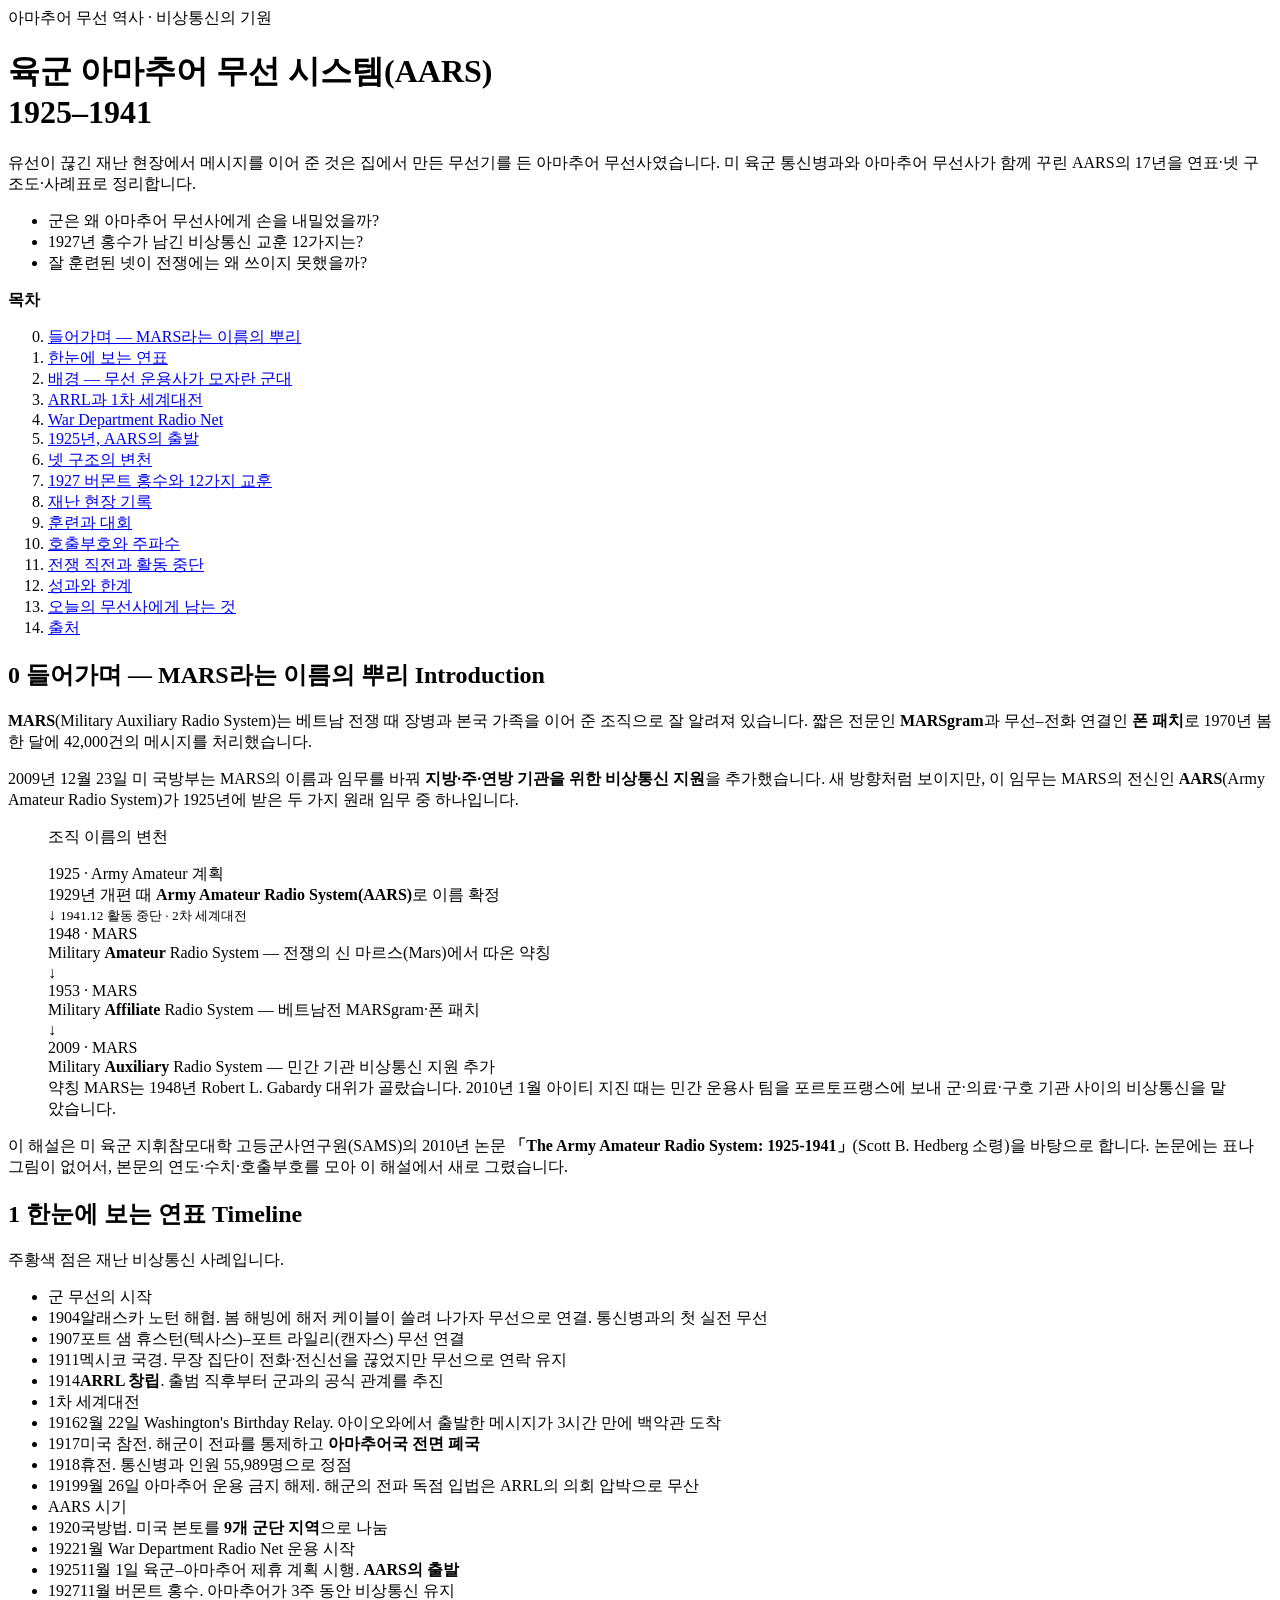
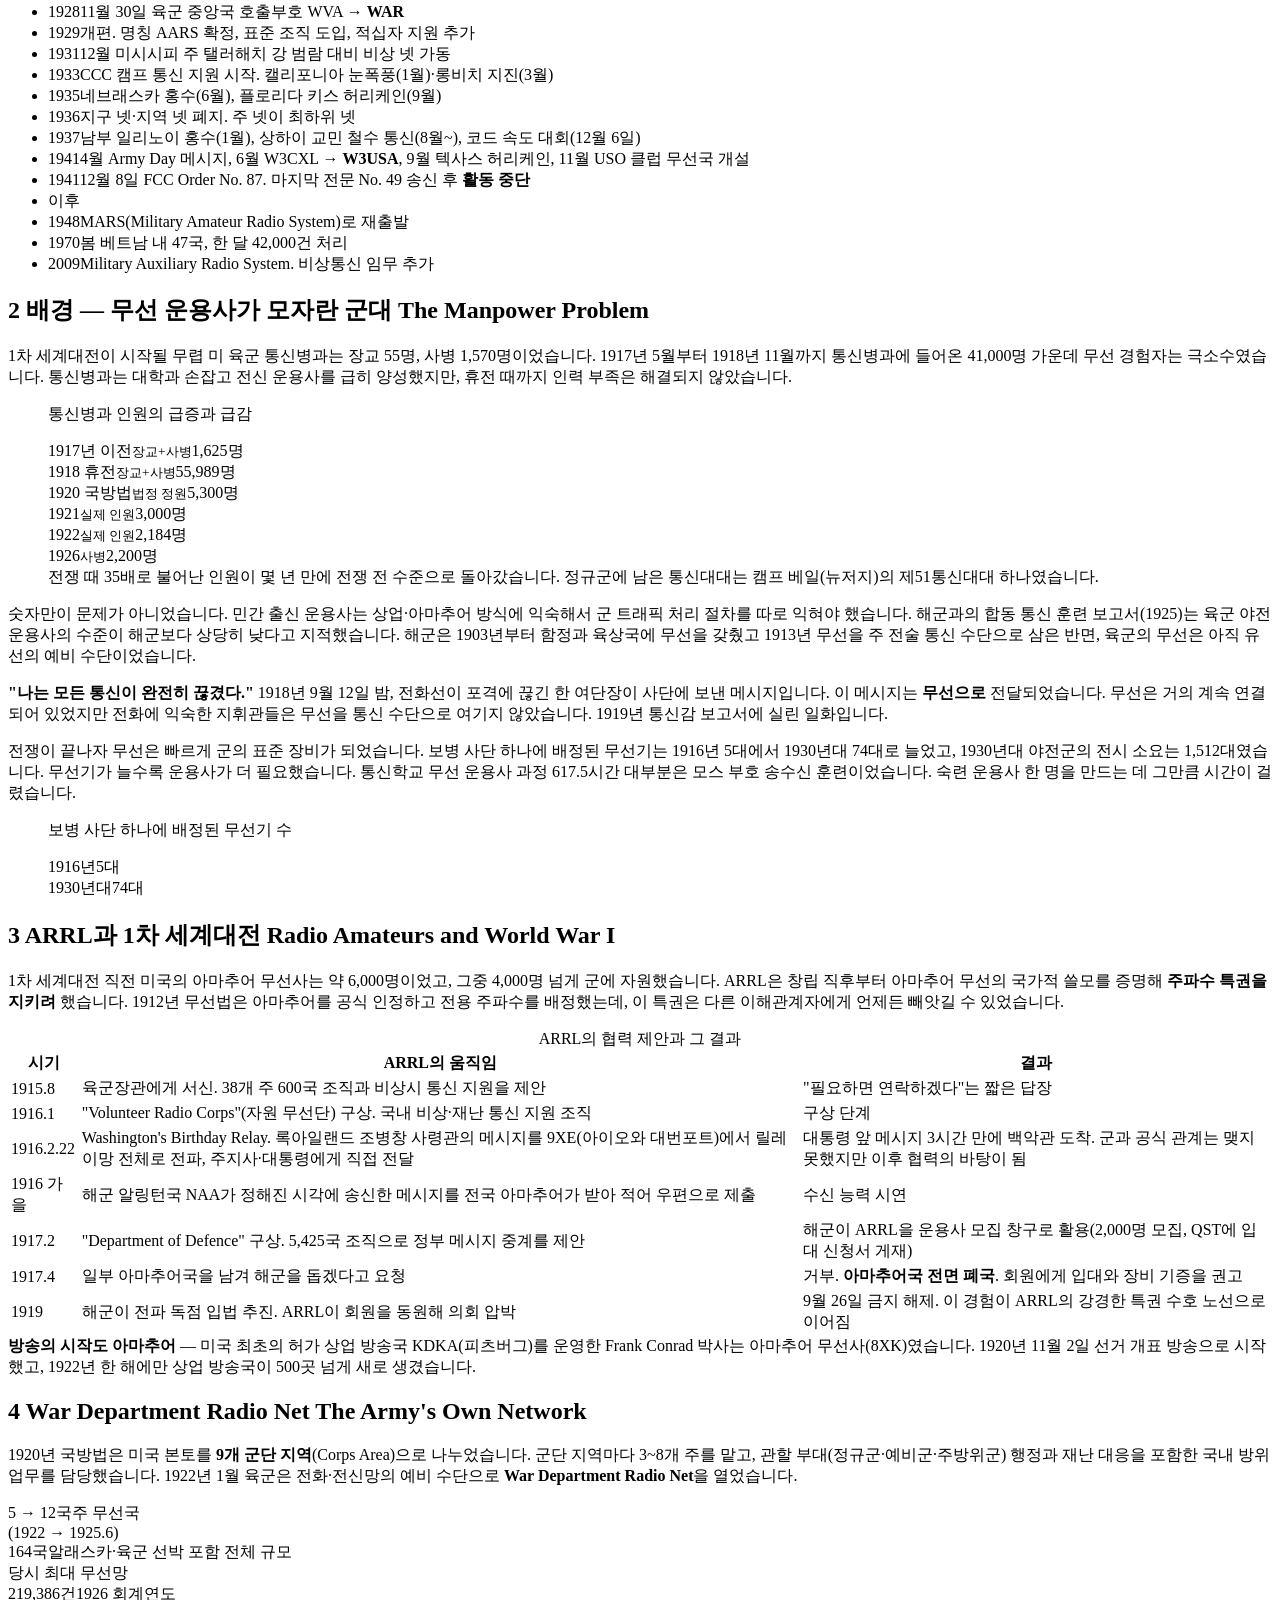
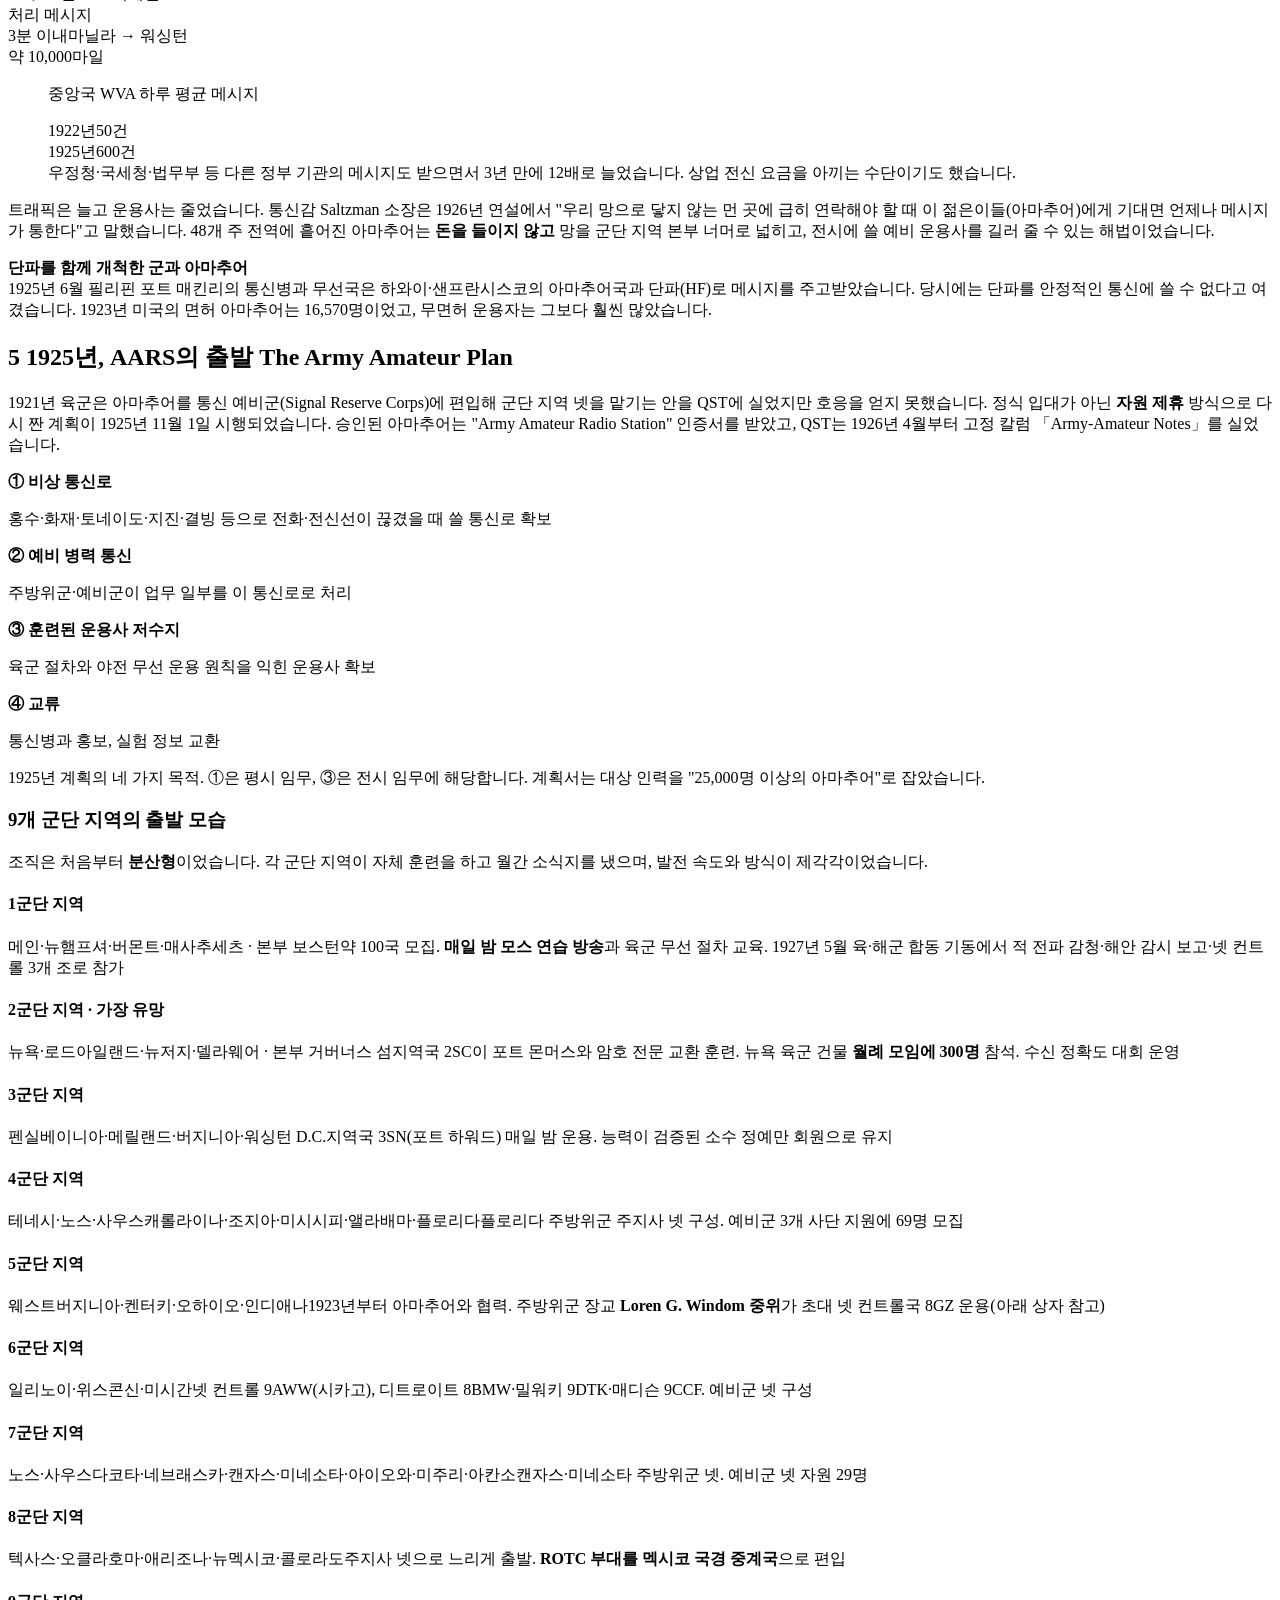
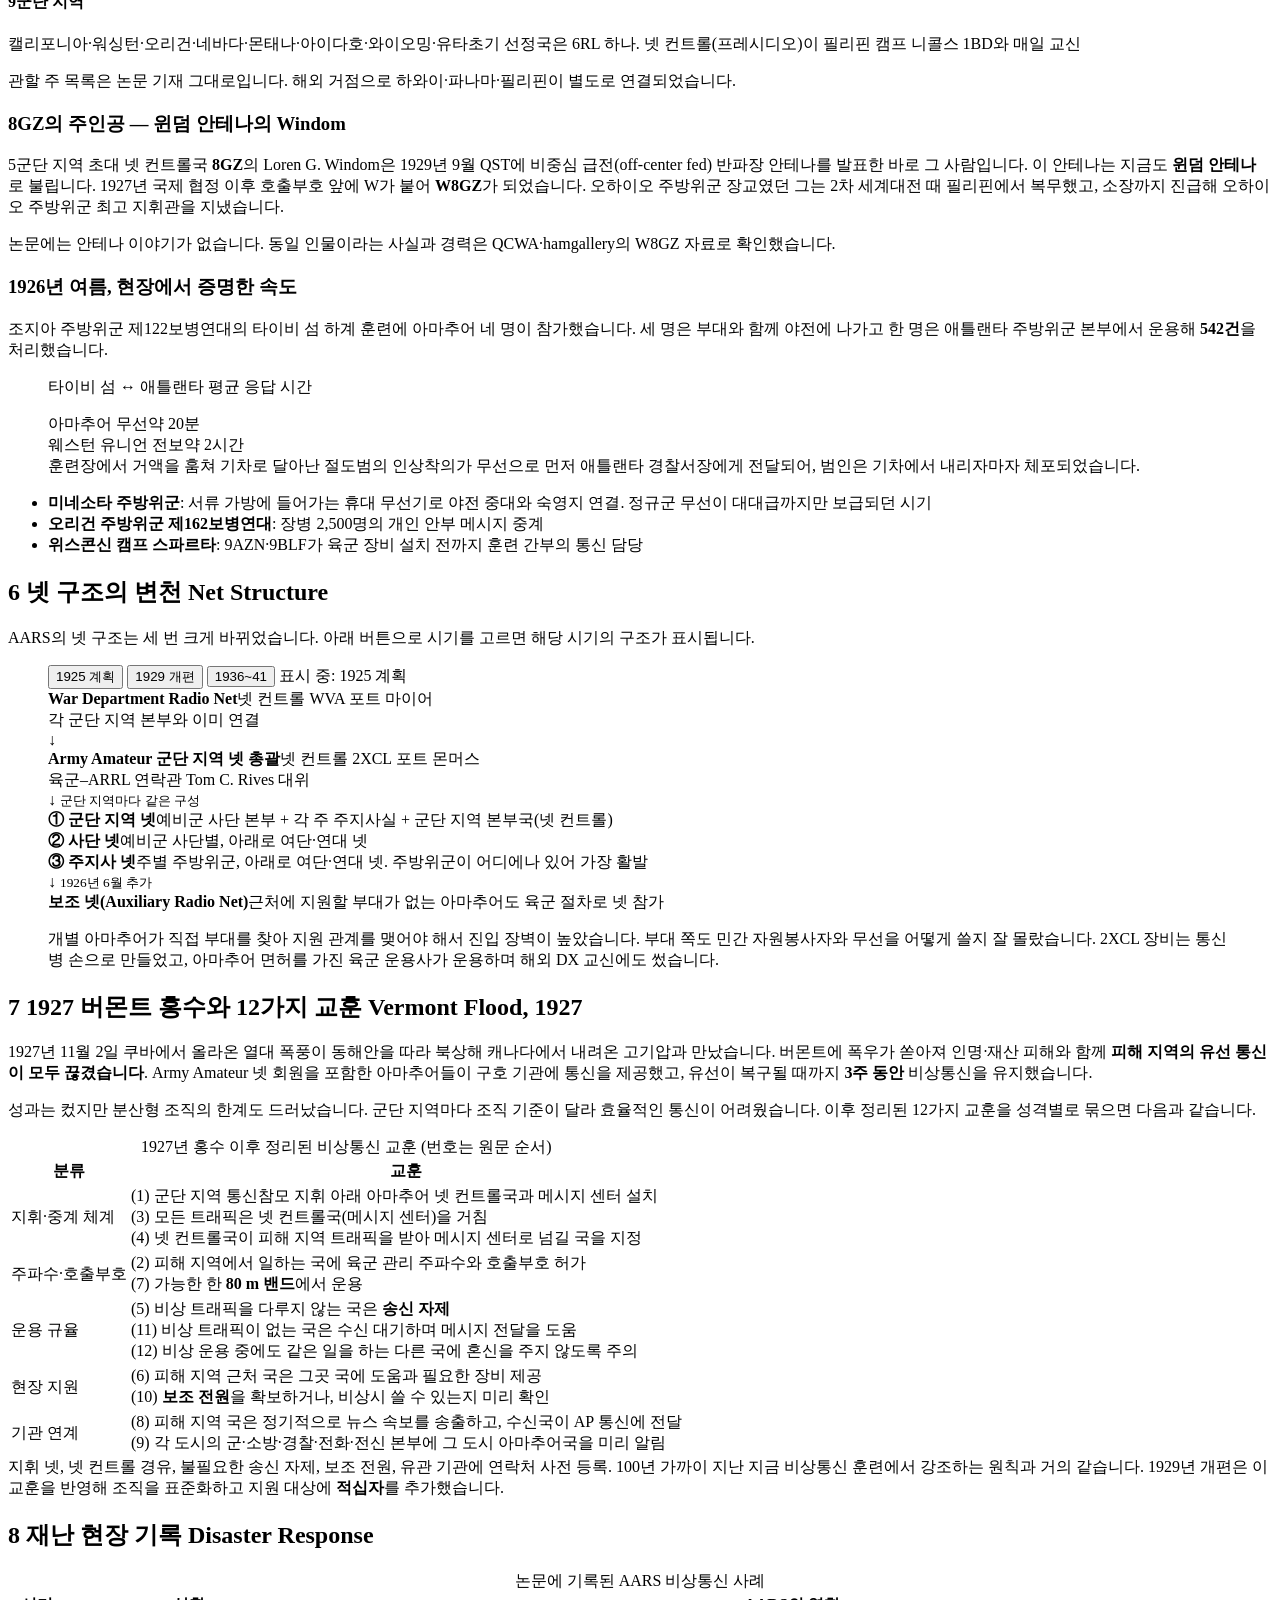
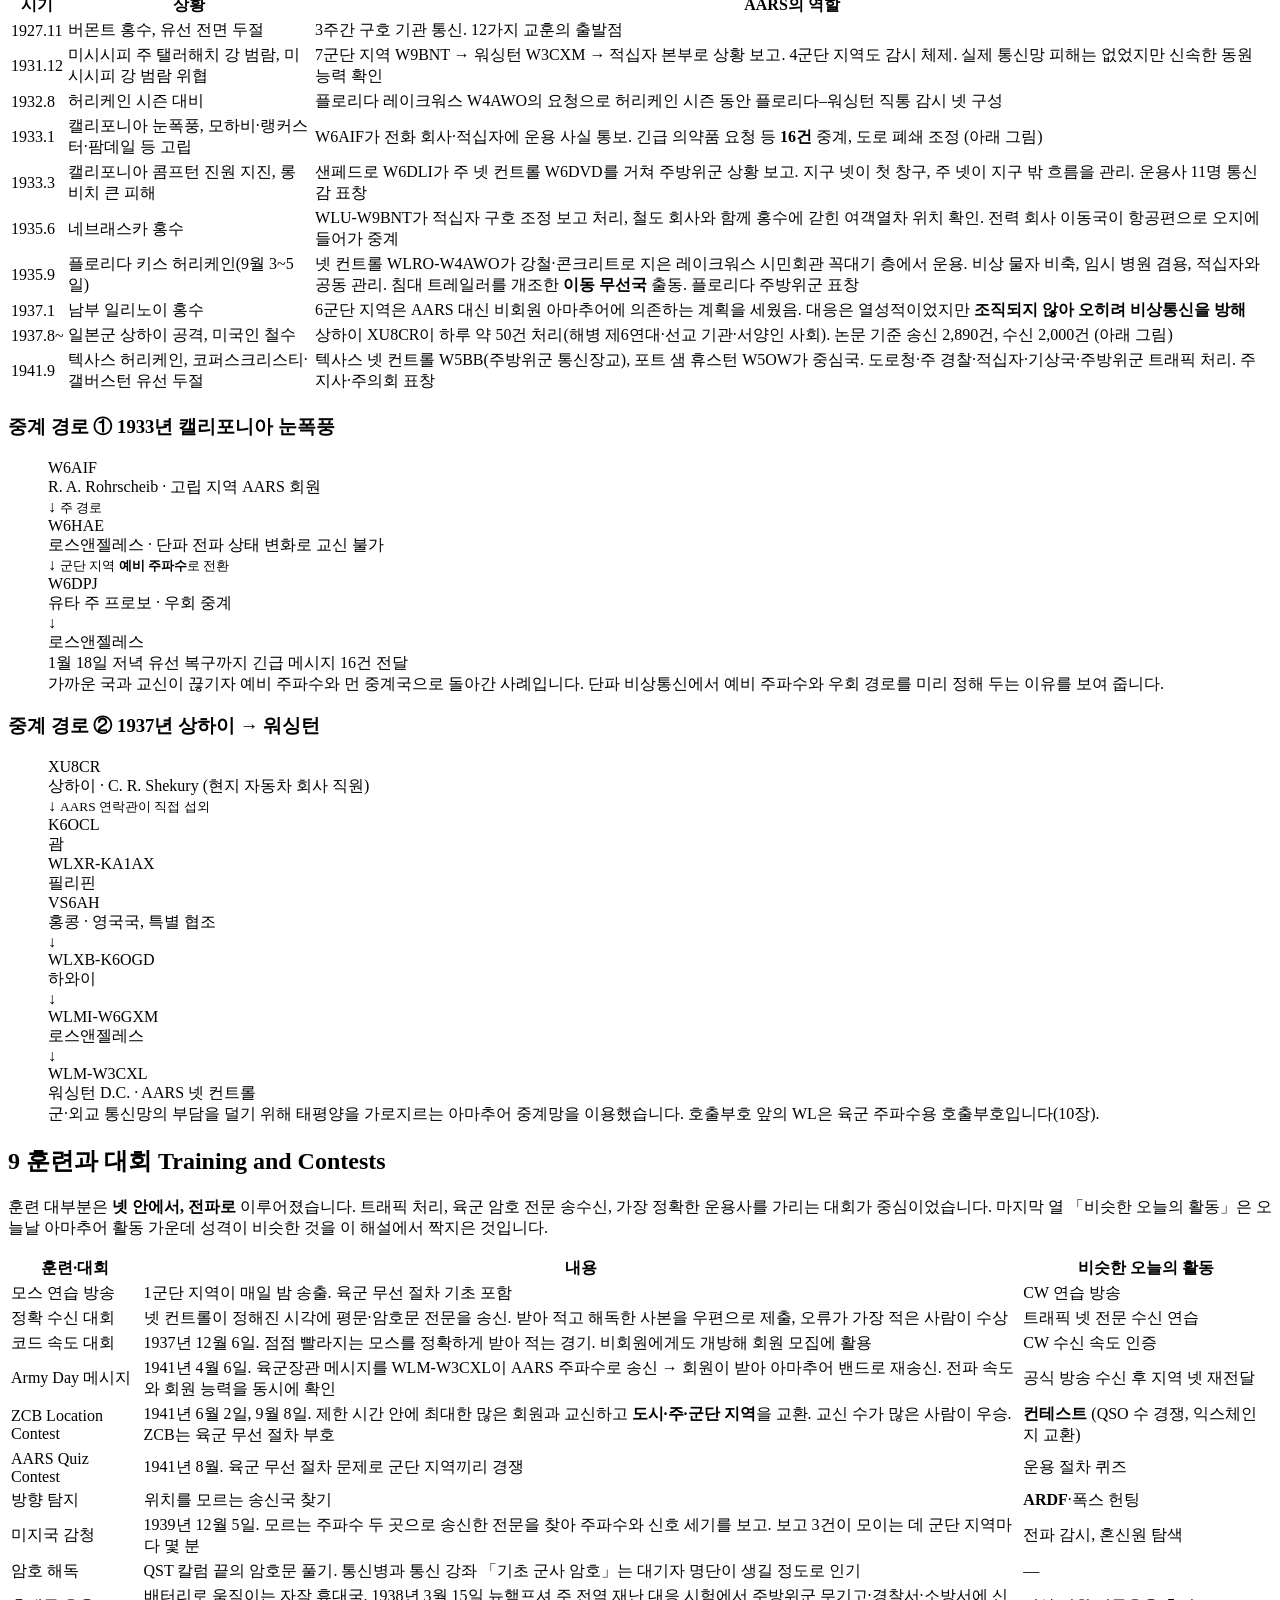
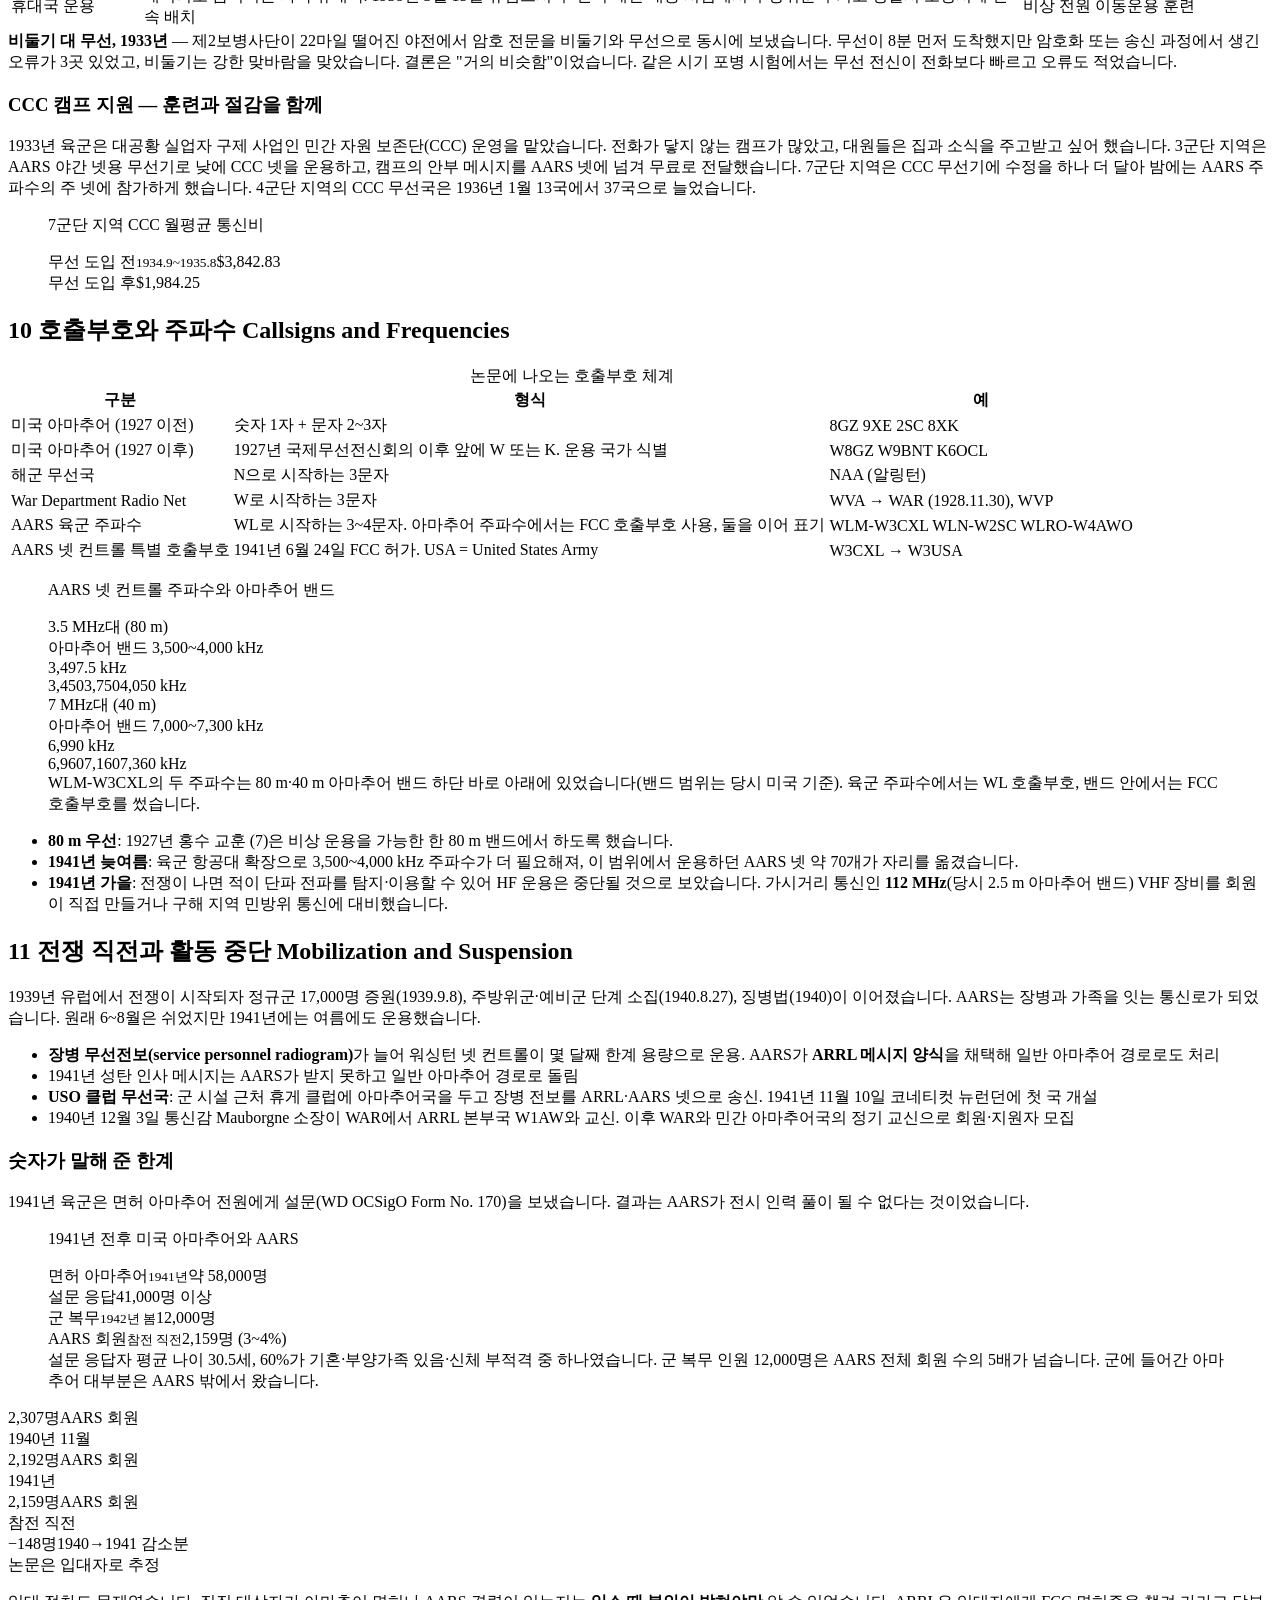
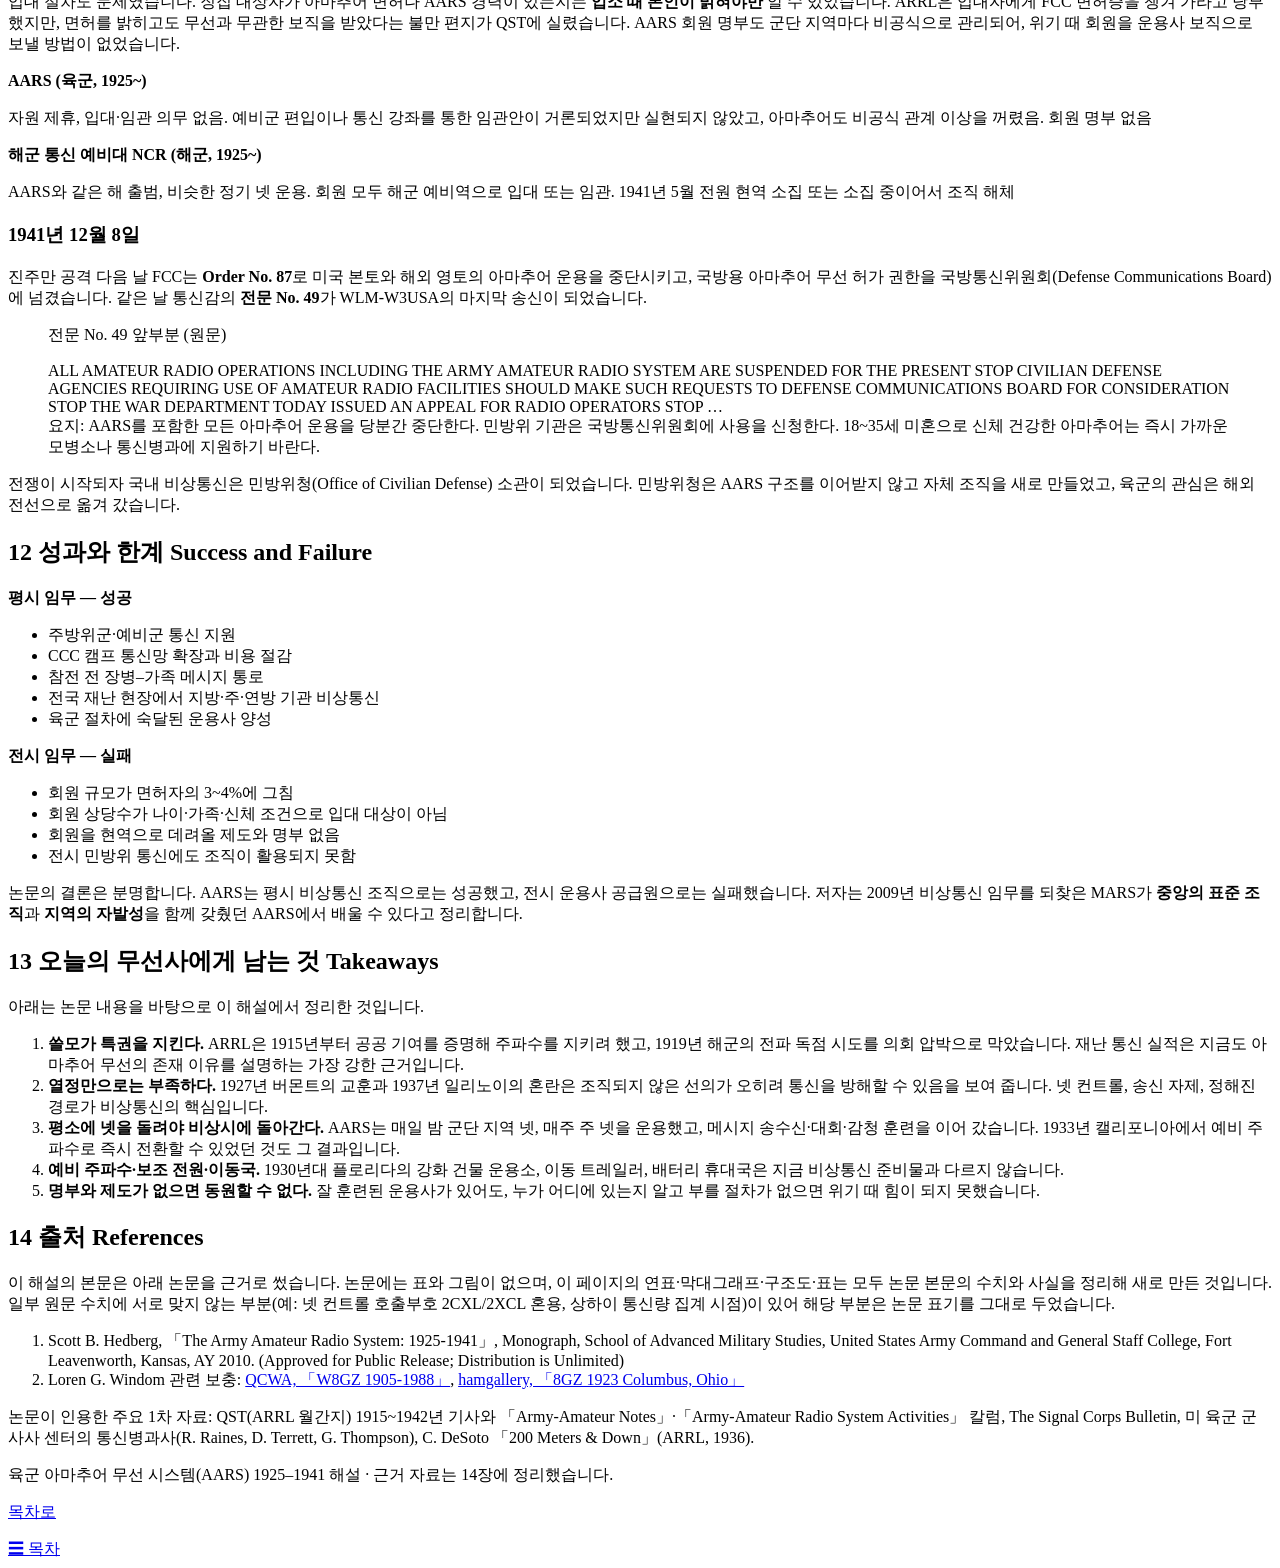
==== index.html @ 12ff89f9 "Add files via upload" ====
<!DOCTYPE html>
<html lang="ko">
<head>
<meta charset="utf-8">
<meta name="viewport" content="width=device-width, initial-scale=1">
<title>육군 아마추어 무선 시스템(AARS) 1925–1941 — MARS의 뿌리와 비상통신의 원형</title>
<meta name="description" content="1925~1941년 미 육군과 아마추어 무선사가 함께 운영한 AARS의 탄생·넷 구조·재난 비상통신·훈련·전시 중단 과정을 표와 그림으로 정리한 한국어 해설">
<link rel="stylesheet" href="style.css?v=1">
</head>
<body>

<div class="wrap">
<header class="hero">
  <div class="eyebrow">아마추어 무선 역사 · 비상통신의 기원</div>
  <h1>육군 아마추어 무선 시스템(AARS)<br>1925–1941</h1>
  <p class="lede">유선이 끊긴 재난 현장에서 메시지를 이어 준 것은 집에서 만든 무선기를 든 아마추어 무선사였습니다. 미 육군 통신병과와 아마추어 무선사가 함께 꾸린 AARS의 17년을 연표·넷 구조도·사례표로 정리합니다.</p>
  <ul class="qs">
    <li>군은 왜 아마추어 무선사에게 손을 내밀었을까?</li>
    <li>1927년 홍수가 남긴 비상통신 교훈 12가지는?</li>
    <li>잘 훈련된 넷이 전쟁에는 왜 쓰이지 못했을까?</li>
  </ul>
</header>

<nav class="toc" id="toc" aria-label="목차">
  <b>목차</b>
  <ol start="0">
    <li><a href="#s0">들어가며 — MARS라는 이름의 뿌리</a></li>
    <li><a href="#s1">한눈에 보는 연표</a></li>
    <li><a href="#s2">배경 — 무선 운용사가 모자란 군대</a></li>
    <li><a href="#s3">ARRL과 1차 세계대전</a></li>
    <li><a href="#s4">War Department Radio Net</a></li>
    <li><a href="#s5">1925년, AARS의 출발</a></li>
    <li><a href="#s6">넷 구조의 변천</a></li>
    <li><a href="#s7">1927 버몬트 홍수와 12가지 교훈</a></li>
    <li><a href="#s8">재난 현장 기록</a></li>
    <li><a href="#s9">훈련과 대회</a></li>
    <li><a href="#s10">호출부호와 주파수</a></li>
    <li><a href="#s11">전쟁 직전과 활동 중단</a></li>
    <li><a href="#s12">성과와 한계</a></li>
    <li><a href="#s13">오늘의 무선사에게 남는 것</a></li>
    <li><a href="#s14">출처</a></li>
  </ol>
</nav>

<main>

<!-- ===================================================== 0 -->
<section id="s0">
<h2><span class="no">0</span> 들어가며 — MARS라는 이름의 뿌리 <span class="en">Introduction</span></h2>

<p><b>MARS</b>(Military Auxiliary Radio System)는 베트남 전쟁 때 장병과 본국 가족을 이어 준 조직으로 잘 알려져 있습니다. 짧은 전문인 <b>MARSgram</b>과 무선–전화 연결인 <b>폰 패치</b>로 1970년 봄 한 달에 42,000건의 메시지를 처리했습니다.</p>
<p>2009년 12월 23일 미 국방부는 MARS의 이름과 임무를 바꿔 <b>지방·주·연방 기관을 위한 비상통신 지원</b>을 추가했습니다. 새 방향처럼 보이지만, 이 임무는 MARS의 전신인 <b>AARS</b>(Army Amateur Radio System)가 1925년에 받은 두 가지 원래 임무 중 하나입니다.</p>

<figure class="fig">
  <p class="fig-title">조직 이름의 변천</p>
  <div class="relay">
    <div class="hop src"><span class="cs">1925 · Army Amateur 계획</span><br>1929년 개편 때 <b>Army Amateur Radio System(AARS)</b>로 이름 확정</div>
    <div class="arrow">↓ <small>1941.12 활동 중단 · 2차 세계대전</small></div>
    <div class="hop"><span class="cs">1948 · MARS</span><br>Military <b>Amateur</b> Radio System — 전쟁의 신 마르스(Mars)에서 따온 약칭</div>
    <div class="arrow">↓</div>
    <div class="hop"><span class="cs">1953 · MARS</span><br>Military <b>Affiliate</b> Radio System — 베트남전 MARSgram·폰 패치</div>
    <div class="arrow">↓</div>
    <div class="hop dst"><span class="cs">2009 · MARS</span><br>Military <b>Auxiliary</b> Radio System — 민간 기관 비상통신 지원 추가</div>
  </div>
  <figcaption>약칭 MARS는 1948년 Robert L. Gabardy 대위가 골랐습니다. 2010년 1월 아이티 지진 때는 민간 운용사 팀을 포르토프랭스에 보내 군·의료·구호 기관 사이의 비상통신을 맡았습니다.</figcaption>
</figure>

<p>이 해설은 미 육군 지휘참모대학 고등군사연구원(SAMS)의 2010년 논문 <b>「The Army Amateur Radio System: 1925-1941」</b>(Scott B. Hedberg 소령)을 바탕으로 합니다. 논문에는 표나 그림이 없어서, 본문의 연도·수치·호출부호를 모아 이 해설에서 새로 그렸습니다.</p>
</section>

<!-- ===================================================== 1 -->
<section id="s1">
<h2><span class="no">1</span> 한눈에 보는 연표 <span class="en">Timeline</span></h2>
<p class="small">주황색 점은 재난 비상통신 사례입니다.</p>
<ul class="tline">
  <li class="era"><span></span><span class="d">군 무선의 시작</span></li>
  <li><span class="y">1904</span><span class="d">알래스카 노턴 해협. 봄 해빙에 해저 케이블이 쓸려 나가자 무선으로 연결. 통신병과의 첫 실전 무선</span></li>
  <li><span class="y">1907</span><span class="d">포트 샘 휴스턴(텍사스)–포트 라일리(캔자스) 무선 연결</span></li>
  <li><span class="y">1911</span><span class="d">멕시코 국경. 무장 집단이 전화·전신선을 끊었지만 무선으로 연락 유지</span></li>
  <li><span class="y">1914</span><span class="d"><b>ARRL 창립</b>. 출범 직후부터 군과의 공식 관계를 추진</span></li>
  <li class="era"><span></span><span class="d">1차 세계대전</span></li>
  <li><span class="y">1916</span><span class="d">2월 22일 Washington's Birthday Relay. 아이오와에서 출발한 메시지가 3시간 만에 백악관 도착</span></li>
  <li><span class="y">1917</span><span class="d">미국 참전. 해군이 전파를 통제하고 <b>아마추어국 전면 폐국</b></span></li>
  <li><span class="y">1918</span><span class="d">휴전. 통신병과 인원 55,989명으로 정점</span></li>
  <li><span class="y">1919</span><span class="d">9월 26일 아마추어 운용 금지 해제. 해군의 전파 독점 입법은 ARRL의 의회 압박으로 무산</span></li>
  <li class="era"><span></span><span class="d">AARS 시기</span></li>
  <li><span class="y">1920</span><span class="d">국방법. 미국 본토를 <b>9개 군단 지역</b>으로 나눔</span></li>
  <li><span class="y">1922</span><span class="d">1월 War Department Radio Net 운용 시작</span></li>
  <li><span class="y">1925</span><span class="d">11월 1일 육군–아마추어 제휴 계획 시행. <b>AARS의 출발</b></span></li>
  <li class="k"><span class="y">1927</span><span class="d">11월 버몬트 홍수. 아마추어가 3주 동안 비상통신 유지</span></li>
  <li><span class="y">1928</span><span class="d">11월 30일 육군 중앙국 호출부호 WVA → <b>WAR</b></span></li>
  <li><span class="y">1929</span><span class="d">개편. 명칭 AARS 확정, 표준 조직 도입, 적십자 지원 추가</span></li>
  <li class="k"><span class="y">1931</span><span class="d">12월 미시시피 주 탤러해치 강 범람 대비 비상 넷 가동</span></li>
  <li class="k"><span class="y">1933</span><span class="d">CCC 캠프 통신 지원 시작. 캘리포니아 눈폭풍(1월)·롱비치 지진(3월)</span></li>
  <li class="k"><span class="y">1935</span><span class="d">네브래스카 홍수(6월), 플로리다 키스 허리케인(9월)</span></li>
  <li><span class="y">1936</span><span class="d">지구 넷·지역 넷 폐지. 주 넷이 최하위 넷</span></li>
  <li class="k"><span class="y">1937</span><span class="d">남부 일리노이 홍수(1월), 상하이 교민 철수 통신(8월~), 코드 속도 대회(12월 6일)</span></li>
  <li class="k"><span class="y">1941</span><span class="d">4월 Army Day 메시지, 6월 W3CXL → <b>W3USA</b>, 9월 텍사스 허리케인, 11월 USO 클럽 무선국 개설</span></li>
  <li><span class="y">1941</span><span class="d">12월 8일 FCC Order No. 87. 마지막 전문 No. 49 송신 후 <b>활동 중단</b></span></li>
  <li class="era"><span></span><span class="d">이후</span></li>
  <li><span class="y">1948</span><span class="d">MARS(Military Amateur Radio System)로 재출발</span></li>
  <li><span class="y">1970</span><span class="d">봄 베트남 내 47국, 한 달 42,000건 처리</span></li>
  <li><span class="y">2009</span><span class="d">Military Auxiliary Radio System. 비상통신 임무 추가</span></li>
</ul>
</section>

<!-- ===================================================== 2 -->
<section id="s2">
<h2><span class="no">2</span> 배경 — 무선 운용사가 모자란 군대 <span class="en">The Manpower Problem</span></h2>

<p>1차 세계대전이 시작될 무렵 미 육군 통신병과는 장교 55명, 사병 1,570명이었습니다. 1917년 5월부터 1918년 11월까지 통신병과에 들어온 41,000명 가운데 무선 경험자는 극소수였습니다. 통신병과는 대학과 손잡고 전신 운용사를 급히 양성했지만, 휴전 때까지 인력 부족은 해결되지 않았습니다.</p>

<figure class="fig">
  <p class="fig-title">통신병과 인원의 급증과 급감</p>
  <div class="bars">
    <div class="bar"><span class="lab">1917년 이전<small>장교+사병</small></span><span class="track"><span class="fill gr" style="width:2.9%"></span><span class="val" style="left:2.9%">1,625명</span></span></div>
    <div class="bar"><span class="lab">1918 휴전<small>장교+사병</small></span><span class="track"><span class="fill r" style="width:100%"></span><span class="val in" style="right:0">55,989명</span></span></div>
    <div class="bar"><span class="lab">1920 국방법<small>법정 정원</small></span><span class="track"><span class="fill" style="width:9.5%"></span><span class="val" style="left:9.5%">5,300명</span></span></div>
    <div class="bar"><span class="lab">1921<small>실제 인원</small></span><span class="track"><span class="fill" style="width:5.4%"></span><span class="val" style="left:5.4%">3,000명</span></span></div>
    <div class="bar"><span class="lab">1922<small>실제 인원</small></span><span class="track"><span class="fill" style="width:3.9%"></span><span class="val" style="left:3.9%">2,184명</span></span></div>
    <div class="bar"><span class="lab">1926<small>사병</small></span><span class="track"><span class="fill" style="width:3.9%"></span><span class="val" style="left:3.9%">2,200명</span></span></div>
  </div>
  <figcaption>전쟁 때 35배로 불어난 인원이 몇 년 만에 전쟁 전 수준으로 돌아갔습니다. 정규군에 남은 통신대대는 캠프 베일(뉴저지)의 제51통신대대 하나였습니다.</figcaption>
</figure>

<p>숫자만이 문제가 아니었습니다. 민간 출신 운용사는 상업·아마추어 방식에 익숙해서 군 트래픽 처리 절차를 따로 익혀야 했습니다. 해군과의 합동 통신 훈련 보고서(1925)는 육군 야전 운용사의 수준이 해군보다 상당히 낮다고 지적했습니다. 해군은 1903년부터 함정과 육상국에 무선을 갖췄고 1913년 무선을 주 전술 통신 수단으로 삼은 반면, 육군의 무선은 아직 유선의 예비 수단이었습니다.</p>

<div class="myth">
  <b>"나는 모든 통신이 완전히 끊겼다."</b> 1918년 9월 12일 밤, 전화선이 포격에 끊긴 한 여단장이 사단에 보낸 메시지입니다. 이 메시지는 <b>무선으로</b> 전달되었습니다. 무선은 거의 계속 연결되어 있었지만 전화에 익숙한 지휘관들은 무선을 통신 수단으로 여기지 않았습니다. 1919년 통신감 보고서에 실린 일화입니다.
</div>

<p>전쟁이 끝나자 무선은 빠르게 군의 표준 장비가 되었습니다. 보병 사단 하나에 배정된 무선기는 1916년 5대에서 1930년대 74대로 늘었고, 1930년대 야전군의 전시 소요는 1,512대였습니다. 무선기가 늘수록 운용사가 더 필요했습니다. 통신학교 무선 운용사 과정 617.5시간 대부분은 모스 부호 송수신 훈련이었습니다. 숙련 운용사 한 명을 만드는 데 그만큼 시간이 걸렸습니다.</p>

<figure class="fig">
  <p class="fig-title">보병 사단 하나에 배정된 무선기 수</p>
  <div class="bars">
    <div class="bar"><span class="lab">1916년</span><span class="track"><span class="fill gr" style="width:6.8%"></span><span class="val" style="left:6.8%">5대</span></span></div>
    <div class="bar"><span class="lab">1930년대</span><span class="track"><span class="fill" style="width:100%"></span><span class="val in" style="right:0">74대</span></span></div>
  </div>
</figure>
</section>

<!-- ===================================================== 3 -->
<section id="s3">
<h2><span class="no">3</span> ARRL과 1차 세계대전 <span class="en">Radio Amateurs and World War I</span></h2>

<p>1차 세계대전 직전 미국의 아마추어 무선사는 약 6,000명이었고, 그중 4,000명 넘게 군에 자원했습니다. ARRL은 창립 직후부터 아마추어 무선의 국가적 쓸모를 증명해 <b>주파수 특권을 지키려</b> 했습니다. 1912년 무선법은 아마추어를 공식 인정하고 전용 주파수를 배정했는데, 이 특권은 다른 이해관계자에게 언제든 빼앗길 수 있었습니다.</p>

<div class="tbl"><table class="stack">
  <caption>ARRL의 협력 제안과 그 결과</caption>
  <thead><tr><th>시기</th><th>ARRL의 움직임</th><th>결과</th></tr></thead>
  <tbody>
    <tr><td class="n" data-l="시기">1915.8</td><td data-l="ARRL의 움직임">육군장관에게 서신. 38개 주 600국 조직과 비상시 통신 지원을 제안</td><td data-l="결과">"필요하면 연락하겠다"는 짧은 답장</td></tr>
    <tr><td class="n" data-l="시기">1916.1</td><td data-l="ARRL의 움직임">"Volunteer Radio Corps"(자원 무선단) 구상. 국내 비상·재난 통신 지원 조직</td><td data-l="결과">구상 단계</td></tr>
    <tr><td class="n" data-l="시기">1916.2.22</td><td data-l="ARRL의 움직임">Washington's Birthday Relay. 록아일랜드 조병창 사령관의 메시지를 9XE(아이오와 대번포트)에서 릴레이망 전체로 전파, 주지사·대통령에게 직접 전달</td><td data-l="결과">대통령 앞 메시지 3시간 만에 백악관 도착. 군과 공식 관계는 맺지 못했지만 이후 협력의 바탕이 됨</td></tr>
    <tr><td class="n" data-l="시기">1916 가을</td><td data-l="ARRL의 움직임">해군 알링턴국 NAA가 정해진 시각에 송신한 메시지를 전국 아마추어가 받아 적어 우편으로 제출</td><td data-l="결과">수신 능력 시연</td></tr>
    <tr><td class="n" data-l="시기">1917.2</td><td data-l="ARRL의 움직임">"Department of Defence" 구상. 5,425국 조직으로 정부 메시지 중계를 제안</td><td data-l="결과">해군이 ARRL을 운용사 모집 창구로 활용(2,000명 모집, QST에 입대 신청서 게재)</td></tr>
    <tr><td class="n" data-l="시기">1917.4</td><td data-l="ARRL의 움직임">일부 아마추어국을 남겨 해군을 돕겠다고 요청</td><td data-l="결과">거부. <b>아마추어국 전면 폐국</b>. 회원에게 입대와 장비 기증을 권고</td></tr>
    <tr><td class="n" data-l="시기">1919</td><td data-l="ARRL의 움직임">해군이 전파 독점 입법 추진. ARRL이 회원을 동원해 의회 압박</td><td data-l="결과">9월 26일 금지 해제. 이 경험이 ARRL의 강경한 특권 수호 노선으로 이어짐</td></tr>
  </tbody>
</table></div>

<div class="note">
  <b>방송의 시작도 아마추어</b> — 미국 최초의 허가 상업 방송국 KDKA(피츠버그)를 운영한 Frank Conrad 박사는 아마추어 무선사(8XK)였습니다. 1920년 11월 2일 선거 개표 방송으로 시작했고, 1922년 한 해에만 상업 방송국이 500곳 넘게 새로 생겼습니다.
</div>
</section>

<!-- ===================================================== 4 -->
<section id="s4">
<h2><span class="no">4</span> War Department Radio Net <span class="en">The Army's Own Network</span></h2>

<p>1920년 국방법은 미국 본토를 <b>9개 군단 지역</b>(Corps Area)으로 나누었습니다. 군단 지역마다 3~8개 주를 맡고, 관할 부대(정규군·예비군·주방위군) 행정과 재난 대응을 포함한 국내 방위 업무를 담당했습니다. 1922년 1월 육군은 전화·전신망의 예비 수단으로 <b>War Department Radio Net</b>을 열었습니다.</p>

<div class="stats">
  <div class="stat"><span class="v">5 → 12국</span><span class="k">주 무선국<br>(1922 → 1925.6)</span></div>
  <div class="stat"><span class="v">164국</span><span class="k">알래스카·육군 선박 포함 전체 규모<br>당시 최대 무선망</span></div>
  <div class="stat"><span class="v">219,386건</span><span class="k">1926 회계연도<br>처리 메시지</span></div>
  <div class="stat"><span class="v">3분 이내</span><span class="k">마닐라 → 워싱턴<br>약 10,000마일</span></div>
</div>

<figure class="fig">
  <p class="fig-title">중앙국 WVA 하루 평균 메시지</p>
  <div class="bars">
    <div class="bar"><span class="lab">1922년</span><span class="track"><span class="fill gr" style="width:8.3%"></span><span class="val" style="left:8.3%">50건</span></span></div>
    <div class="bar"><span class="lab">1925년</span><span class="track"><span class="fill" style="width:100%"></span><span class="val in" style="right:0">600건</span></span></div>
  </div>
  <figcaption>우정청·국세청·법무부 등 다른 정부 기관의 메시지도 받으면서 3년 만에 12배로 늘었습니다. 상업 전신 요금을 아끼는 수단이기도 했습니다.</figcaption>
</figure>

<p>트래픽은 늘고 운용사는 줄었습니다. 통신감 Saltzman 소장은 1926년 연설에서 "우리 망으로 닿지 않는 먼 곳에 급히 연락해야 할 때 이 젊은이들(아마추어)에게 기대면 언제나 메시지가 통한다"고 말했습니다. 48개 주 전역에 흩어진 아마추어는 <b>돈을 들이지 않고</b> 망을 군단 지역 본부 너머로 넓히고, 전시에 쓸 예비 운용사를 길러 줄 수 있는 해법이었습니다.</p>

<div class="side">
  <b>단파를 함께 개척한 군과 아마추어</b><br>
  1925년 6월 필리핀 포트 매킨리의 통신병과 무선국은 하와이·샌프란시스코의 아마추어국과 단파(HF)로 메시지를 주고받았습니다. 당시에는 단파를 안정적인 통신에 쓸 수 없다고 여겼습니다. 1923년 미국의 면허 아마추어는 16,570명이었고, 무면허 운용자는 그보다 훨씬 많았습니다.
</div>
</section>

<!-- ===================================================== 5 -->
<section id="s5">
<h2><span class="no">5</span> 1925년, AARS의 출발 <span class="en">The Army Amateur Plan</span></h2>

<p>1921년 육군은 아마추어를 통신 예비군(Signal Reserve Corps)에 편입해 군단 지역 넷을 맡기는 안을 QST에 실었지만 호응을 얻지 못했습니다. 정식 입대가 아닌 <b>자원 제휴</b> 방식으로 다시 짠 계획이 1925년 11월 1일 시행되었습니다. 승인된 아마추어는 "Army Amateur Radio Station" 인증서를 받았고, QST는 1926년 4월부터 고정 칼럼 「Army-Amateur Notes」를 실었습니다.</p>

<div class="sum">
  <div><p><b class="h">① 비상 통신로</b></p><p>홍수·화재·토네이도·지진·결빙 등으로 전화·전신선이 끊겼을 때 쓸 통신로 확보</p></div>
  <div><p><b class="h">② 예비 병력 통신</b></p><p>주방위군·예비군이 업무 일부를 이 통신로로 처리</p></div>
  <div><p><b class="h">③ 훈련된 운용사 저수지</b></p><p>육군 절차와 야전 무선 운용 원칙을 익힌 운용사 확보</p></div>
  <div><p><b class="h">④ 교류</b></p><p>통신병과 홍보, 실험 정보 교환</p></div>
</div>
<p class="small">1925년 계획의 네 가지 목적. ①은 평시 임무, ③은 전시 임무에 해당합니다. 계획서는 대상 인력을 "25,000명 이상의 아마추어"로 잡았습니다.</p>

<h3>9개 군단 지역의 출발 모습</h3>
<p>조직은 처음부터 <b>분산형</b>이었습니다. 각 군단 지역이 자체 훈련을 하고 월간 소식지를 냈으며, 발전 속도와 방식이 제각각이었습니다.</p>

<div class="areas">
  <div class="area"><h4>1군단 지역</h4><span class="st">메인·뉴햄프셔·버몬트·매사추세츠 · 본부 보스턴</span>약 100국 모집. <b>매일 밤 모스 연습 방송</b>과 육군 무선 절차 교육. 1927년 5월 육·해군 합동 기동에서 적 전파 감청·해안 감시 보고·넷 컨트롤 3개 조로 참가</div>
  <div class="area hi"><h4>2군단 지역 · 가장 유망</h4><span class="st">뉴욕·로드아일랜드·뉴저지·델라웨어 · 본부 거버너스 섬</span>지역국 <span class="cs">2SC</span>이 포트 몬머스와 암호 전문 교환 훈련. 뉴욕 육군 건물 <b>월례 모임에 300명</b> 참석. 수신 정확도 대회 운영</div>
  <div class="area"><h4>3군단 지역</h4><span class="st">펜실베이니아·메릴랜드·버지니아·워싱턴 D.C.</span>지역국 <span class="cs">3SN</span>(포트 하워드) 매일 밤 운용. 능력이 검증된 소수 정예만 회원으로 유지</div>
  <div class="area"><h4>4군단 지역</h4><span class="st">테네시·노스·사우스캐롤라이나·조지아·미시시피·앨라배마·플로리다</span>플로리다 주방위군 주지사 넷 구성. 예비군 3개 사단 지원에 69명 모집</div>
  <div class="area hi"><h4>5군단 지역</h4><span class="st">웨스트버지니아·켄터키·오하이오·인디애나</span>1923년부터 아마추어와 협력. 주방위군 장교 <b>Loren G. Windom 중위</b>가 초대 넷 컨트롤국 <span class="cs">8GZ</span> 운용(아래 상자 참고)</div>
  <div class="area"><h4>6군단 지역</h4><span class="st">일리노이·위스콘신·미시간</span>넷 컨트롤 <span class="cs">9AWW</span>(시카고), 디트로이트 <span class="cs">8BMW</span>·밀워키 <span class="cs">9DTK</span>·매디슨 <span class="cs">9CCF</span>. 예비군 넷 구성</div>
  <div class="area"><h4>7군단 지역</h4><span class="st">노스·사우스다코타·네브래스카·캔자스·미네소타·아이오와·미주리·아칸소</span>캔자스·미네소타 주방위군 넷. 예비군 넷 자원 29명</div>
  <div class="area"><h4>8군단 지역</h4><span class="st">텍사스·오클라호마·애리조나·뉴멕시코·콜로라도</span>주지사 넷으로 느리게 출발. <b>ROTC 부대를 멕시코 국경 중계국</b>으로 편입</div>
  <div class="area"><h4>9군단 지역</h4><span class="st">캘리포니아·워싱턴·오리건·네바다·몬태나·아이다호·와이오밍·유타</span>초기 선정국은 <span class="cs">6RL</span> 하나. 넷 컨트롤(프레시디오)이 필리핀 캠프 니콜스 <span class="cs">1BD</span>와 매일 교신</div>
</div>
<p class="small">관할 주 목록은 논문 기재 그대로입니다. 해외 거점으로 하와이·파나마·필리핀이 별도로 연결되었습니다.</p>

<div class="side">
  <h3>8GZ의 주인공 — 윈덤 안테나의 Windom</h3>
  <p>5군단 지역 초대 넷 컨트롤국 <b>8GZ</b>의 Loren G. Windom은 1929년 9월 QST에 비중심 급전(off-center fed) 반파장 안테나를 발표한 바로 그 사람입니다. 이 안테나는 지금도 <b>윈덤 안테나</b>로 불립니다. 1927년 국제 협정 이후 호출부호 앞에 W가 붙어 <b>W8GZ</b>가 되었습니다. 오하이오 주방위군 장교였던 그는 2차 세계대전 때 필리핀에서 복무했고, 소장까지 진급해 오하이오 주방위군 최고 지휘관을 지냈습니다.</p>
  <p class="small">논문에는 안테나 이야기가 없습니다. 동일 인물이라는 사실과 경력은 QCWA·hamgallery의 W8GZ 자료로 확인했습니다.</p>
</div>

<h3>1926년 여름, 현장에서 증명한 속도</h3>
<p>조지아 주방위군 제122보병연대의 타이비 섬 하계 훈련에 아마추어 네 명이 참가했습니다. 세 명은 부대와 함께 야전에 나가고 한 명은 애틀랜타 주방위군 본부에서 운용해 <b>542건</b>을 처리했습니다.</p>
<figure class="fig">
  <p class="fig-title">타이비 섬 ↔ 애틀랜타 평균 응답 시간</p>
  <div class="bars">
    <div class="bar"><span class="lab">아마추어 무선</span><span class="track"><span class="fill g" style="width:16.7%"></span><span class="val" style="left:16.7%">약 20분</span></span></div>
    <div class="bar"><span class="lab">웨스턴 유니언 전보</span><span class="track"><span class="fill gr" style="width:100%"></span><span class="val in" style="right:0">약 2시간</span></span></div>
  </div>
  <figcaption>훈련장에서 거액을 훔쳐 기차로 달아난 절도범의 인상착의가 무선으로 먼저 애틀랜타 경찰서장에게 전달되어, 범인은 기차에서 내리자마자 체포되었습니다.</figcaption>
</figure>
<ul>
  <li><b>미네소타 주방위군</b>: 서류 가방에 들어가는 휴대 무선기로 야전 중대와 숙영지 연결. 정규군 무선이 대대급까지만 보급되던 시기</li>
  <li><b>오리건 주방위군 제162보병연대</b>: 장병 2,500명의 개인 안부 메시지 중계</li>
  <li><b>위스콘신 캠프 스파르타</b>: 9AZN·9BLF가 육군 장비 설치 전까지 훈련 간부의 통신 담당</li>
</ul>
</section>

<!-- ===================================================== 6 -->
<section id="s6">
<h2><span class="no">6</span> 넷 구조의 변천 <span class="en">Net Structure</span></h2>
<p>AARS의 넷 구조는 세 번 크게 바뀌었습니다. 아래 버튼으로 시기를 고르면 해당 시기의 구조가 표시됩니다.</p>

<figure class="fig" data-tabs>
  <div class="tabbar" role="group" aria-label="시기 선택">
    <button type="button" class="btn" data-k="a" data-name="1925 계획">1925 계획</button>
    <button type="button" class="btn" data-k="b" data-name="1929 개편">1929 개편</button>
    <button type="button" class="btn" data-k="c" data-name="1936~1941">1936~41</button>
    <span class="status" aria-live="polite">표시 중: 1925 계획</span>
  </div>

  <div data-pane="a">
    <div class="net">
      <div class="lv"><div class="node top"><b>War Department Radio Net</b>넷 컨트롤 <span class="cs">WVA</span> 포트 마이어<br>각 군단 지역 본부와 이미 연결</div></div>
      <div class="arrow">↓</div>
      <div class="lv"><div class="node am"><b>Army Amateur 군단 지역 넷 총괄</b>넷 컨트롤 <span class="cs">2XCL</span> 포트 몬머스<br>육군–ARRL 연락관 Tom C. Rives 대위</div></div>
      <div class="arrow">↓ <small>군단 지역마다 같은 구성</small></div>
      <div class="lv">
        <div class="node"><b>① 군단 지역 넷</b>예비군 사단 본부 + 각 주 주지사실 + 군단 지역 본부국(넷 컨트롤)</div>
        <div class="node"><b>② 사단 넷</b>예비군 사단별, 아래로 여단·연대 넷</div>
        <div class="node"><b>③ 주지사 넷</b>주별 주방위군, 아래로 여단·연대 넷. 주방위군이 어디에나 있어 가장 활발</div>
      </div>
      <div class="arrow">↓ <small>1926년 6월 추가</small></div>
      <div class="lv"><div class="node add"><b>보조 넷(Auxiliary Radio Net)</b>근처에 지원할 부대가 없는 아마추어도 육군 절차로 넷 참가</div></div>
    </div>
    <p class="netnote">개별 아마추어가 직접 부대를 찾아 지원 관계를 맺어야 해서 진입 장벽이 높았습니다. 부대 쪽도 민간 자원봉사자와 무선을 어떻게 쓸지 잘 몰랐습니다. 2XCL 장비는 통신병 손으로 만들었고, 아마추어 면허를 가진 육군 운용사가 운용하며 해외 DX 교신에도 썼습니다.</p>
  </div>

  <div data-pane="b" hidden>
    <div class="net">
      <div class="lv"><div class="node am"><b>AARS 넷 컨트롤</b>포트 몬머스 → 이후 워싱턴 D.C. <span class="cs">WLM-W3CXL</span><br>연락관은 통신감 직속</div></div>
      <div class="arrow">↓</div>
      <div class="lv"><div class="node"><b>군단 지역 넷</b>군단 지역 통신참모 책임<br>민간 자원봉사자 <b>Radio Aide</b>가 보좌</div></div>
      <div class="arrow">↓</div>
      <div class="lv"><div class="node"><b>주 넷</b>주도 중심, 주와 군단 지역을 잇는 연결 고리<br>주방위군 소속에서 분리</div></div>
      <div class="arrow">↓</div>
      <div class="lv"><div class="node"><b>지구 넷(District)</b>주를 몇 개 구역으로 나눈 넷<br>비상시 들어오는 트래픽의 첫 창구</div></div>
      <div class="arrow">↓</div>
      <div class="lv"><div class="node add"><b>지역 넷(Local)</b>위 넷에 들지 못한 아마추어도 참가</div></div>
    </div>
    <p class="netnote">2군단 지역 통신참모 출신 Gibbs 소장이 통신감이 되면서 2군단 지역 방식이 표준이 되었습니다. 목적 문구도 "운용사 저수지 제공"에서 "육군 무선 절차 지식 제공"으로 바뀌었습니다. 논문은 이를 아마추어가 기대만큼의 인력 풀이 아니라는 인식, 또는 군 보조 조직 색채를 줄여 회원을 늘리려는 시도로 해석합니다.</p>
  </div>

  <div data-pane="c" hidden>
    <div class="net">
      <div class="lv">
        <div class="node top"><b>WAR</b>War Department Radio Net 주국</div>
        <div class="node am"><b>WLM-W3CXL</b>AARS 넷 컨트롤, 워싱턴<br>WAR와 <strong>같은 방</strong>에서 운용<br>매일 08~24시 · 3497.5 / 6990 kHz</div>
      </div>
      <div class="arrow">↓ <small>매일 연락: 각 군단 지역국·하와이·필리핀·파나마</small></div>
      <div class="lv"><div class="node"><b>군단 지역 넷</b>매일 밤 운용, 보통 주마다 1국 참가<br>예비 넷 컨트롤국을 지역 안 다른 곳에 둠<br>예: 2군단 지역 <span class="cs">WLN-W2SC</span> → 뉴욕·뉴저지·델라웨어·푸에르토리코</div></div>
      <div class="arrow">↓</div>
      <div class="lv"><div class="node"><b>주 넷 (최하위 넷)</b>보통 주 1회 월요일<br>큰 주는 회원을 30분 단위 조로 나눠 차례로 체크인<br>비상시 주 단위 구호 조정의 중심</div></div>
      <div class="arrow">↓ <small>1941년 가을 추가</small></div>
      <div class="lv"><div class="node vhf"><b>112 MHz VHF 지역 민방위 넷</b>회원이 장비를 직접 제작·확보<br>넷 컨트롤국이 HF·VHF 양쪽을 운용해 두 망을 연결</div></div>
    </div>
    <p class="netnote">1936년 지구 넷·지역 넷을 원칙적으로 폐지했습니다. 그 결과 회원 한 명이 육군 절차로 송신할 기회가 줄어, 시간대를 나눠 모든 회원이 체크인하고 트래픽을 교환하게 했습니다.</p>
  </div>
</figure>
</section>

<!-- ===================================================== 7 -->
<section id="s7">
<h2><span class="no">7</span> 1927 버몬트 홍수와 12가지 교훈 <span class="en">Vermont Flood, 1927</span></h2>

<p>1927년 11월 2일 쿠바에서 올라온 열대 폭풍이 동해안을 따라 북상해 캐나다에서 내려온 고기압과 만났습니다. 버몬트에 폭우가 쏟아져 인명·재산 피해와 함께 <b>피해 지역의 유선 통신이 모두 끊겼습니다</b>. Army Amateur 넷 회원을 포함한 아마추어들이 구호 기관에 통신을 제공했고, 유선이 복구될 때까지 <b>3주 동안</b> 비상통신을 유지했습니다.</p>
<p>성과는 컸지만 분산형 조직의 한계도 드러났습니다. 군단 지역마다 조직 기준이 달라 효율적인 통신이 어려웠습니다. 이후 정리된 12가지 교훈을 성격별로 묶으면 다음과 같습니다.</p>

<div class="tbl"><table>
  <caption>1927년 홍수 이후 정리된 비상통신 교훈 (번호는 원문 순서)</caption>
  <thead><tr><th>분류</th><th>교훈</th></tr></thead>
  <tbody>
    <tr><td class="n">지휘·중계 체계</td><td>(1) 군단 지역 통신참모 지휘 아래 아마추어 넷 컨트롤국과 메시지 센터 설치<br>(3) 모든 트래픽은 넷 컨트롤국(메시지 센터)을 거침<br>(4) 넷 컨트롤국이 피해 지역 트래픽을 받아 메시지 센터로 넘길 국을 지정</td></tr>
    <tr><td class="n">주파수·호출부호</td><td>(2) 피해 지역에서 일하는 국에 육군 관리 주파수와 호출부호 허가<br>(7) 가능한 한 <b>80 m 밴드</b>에서 운용</td></tr>
    <tr><td class="n">운용 규율</td><td>(5) 비상 트래픽을 다루지 않는 국은 <b>송신 자제</b><br>(11) 비상 트래픽이 없는 국은 수신 대기하며 메시지 전달을 도움<br>(12) 비상 운용 중에도 같은 일을 하는 다른 국에 혼신을 주지 않도록 주의</td></tr>
    <tr><td class="n">현장 지원</td><td>(6) 피해 지역 근처 국은 그곳 국에 도움과 필요한 장비 제공<br>(10) <b>보조 전원</b>을 확보하거나, 비상시 쓸 수 있는지 미리 확인</td></tr>
    <tr><td class="n">기관 연계</td><td>(8) 피해 지역 국은 정기적으로 뉴스 속보를 송출하고, 수신국이 AP 통신에 전달<br>(9) 각 도시의 군·소방·경찰·전화·전신 본부에 그 도시 아마추어국을 미리 알림</td></tr>
  </tbody>
</table></div>

<div class="note">지휘 넷, 넷 컨트롤 경유, 불필요한 송신 자제, 보조 전원, 유관 기관에 연락처 사전 등록. 100년 가까이 지난 지금 비상통신 훈련에서 강조하는 원칙과 거의 같습니다. 1929년 개편은 이 교훈을 반영해 조직을 표준화하고 지원 대상에 <b>적십자</b>를 추가했습니다.</div>
</section>

<!-- ===================================================== 8 -->
<section id="s8">
<h2><span class="no">8</span> 재난 현장 기록 <span class="en">Disaster Response</span></h2>

<div class="tbl"><table class="stack">
  <caption>논문에 기록된 AARS 비상통신 사례</caption>
  <thead><tr><th>시기</th><th>상황</th><th>AARS의 역할</th></tr></thead>
  <tbody>
    <tr><td class="n" data-l="시기">1927.11</td><td data-l="상황">버몬트 홍수, 유선 전면 두절</td><td data-l="AARS의 역할">3주간 구호 기관 통신. 12가지 교훈의 출발점</td></tr>
    <tr><td class="n" data-l="시기">1931.12</td><td data-l="상황">미시시피 주 탤러해치 강 범람, 미시시피 강 범람 위협</td><td data-l="AARS의 역할">7군단 지역 <span class="cs">W9BNT</span> → 워싱턴 <span class="cs">W3CXM</span> → 적십자 본부로 상황 보고. 4군단 지역도 감시 체제. 실제 통신망 피해는 없었지만 신속한 동원 능력 확인</td></tr>
    <tr><td class="n" data-l="시기">1932.8</td><td data-l="상황">허리케인 시즌 대비</td><td data-l="AARS의 역할">플로리다 레이크워스 <span class="cs">W4AWO</span>의 요청으로 허리케인 시즌 동안 플로리다–워싱턴 직통 감시 넷 구성</td></tr>
    <tr><td class="n" data-l="시기">1933.1</td><td data-l="상황">캘리포니아 눈폭풍, 모하비·랭커스터·팜데일 등 고립</td><td data-l="AARS의 역할"><span class="cs">W6AIF</span>가 전화 회사·적십자에 운용 사실 통보. 긴급 의약품 요청 등 <b>16건</b> 중계, 도로 폐쇄 조정 (아래 그림)</td></tr>
    <tr><td class="n" data-l="시기">1933.3</td><td data-l="상황">캘리포니아 콤프턴 진원 지진, 롱비치 큰 피해</td><td data-l="AARS의 역할">샌페드로 <span class="cs">W6DLI</span>가 주 넷 컨트롤 <span class="cs">W6DVD</span>를 거쳐 주방위군 상황 보고. 지구 넷이 첫 창구, 주 넷이 지구 밖 흐름을 관리. 운용사 11명 통신감 표창</td></tr>
    <tr><td class="n" data-l="시기">1935.6</td><td data-l="상황">네브래스카 홍수</td><td data-l="AARS의 역할"><span class="cs">WLU-W9BNT</span>가 적십자 구호 조정 보고 처리, 철도 회사와 함께 홍수에 갇힌 여객열차 위치 확인. 전력 회사 이동국이 항공편으로 오지에 들어가 중계</td></tr>
    <tr><td class="n" data-l="시기">1935.9</td><td data-l="상황">플로리다 키스 허리케인(9월 3~5일)</td><td data-l="AARS의 역할">넷 컨트롤 <span class="cs">WLRO-W4AWO</span>가 강철·콘크리트로 지은 레이크워스 시민회관 꼭대기 층에서 운용. 비상 물자 비축, 임시 병원 겸용, 적십자와 공동 관리. 침대 트레일러를 개조한 <b>이동 무선국</b> 출동. 플로리다 주방위군 표창</td></tr>
    <tr><td class="n" data-l="시기">1937.1</td><td data-l="상황">남부 일리노이 홍수</td><td data-l="AARS의 역할">6군단 지역은 AARS 대신 비회원 아마추어에 의존하는 계획을 세웠음. 대응은 열성적이었지만 <b>조직되지 않아 오히려 비상통신을 방해</b></td></tr>
    <tr><td class="n" data-l="시기">1937.8~</td><td data-l="상황">일본군 상하이 공격, 미국인 철수</td><td data-l="AARS의 역할">상하이 <span class="cs">XU8CR</span>이 하루 약 50건 처리(해병 제6연대·선교 기관·서양인 사회). 논문 기준 송신 2,890건, 수신 2,000건 (아래 그림)</td></tr>
    <tr><td class="n" data-l="시기">1941.9</td><td data-l="상황">텍사스 허리케인, 코퍼스크리스티·갤버스턴 유선 두절</td><td data-l="AARS의 역할">텍사스 넷 컨트롤 <span class="cs">W5BB</span>(주방위군 통신장교), 포트 샘 휴스턴 <span class="cs">W5OW</span>가 중심국. 도로청·주 경찰·적십자·기상국·주방위군 트래픽 처리. 주지사·주의회 표창</td></tr>
  </tbody>
</table></div>

<h3>중계 경로 ① 1933년 캘리포니아 눈폭풍</h3>
<figure class="fig">
  <div class="relay">
    <div class="hop src"><span class="cs">W6AIF</span><br>R. A. Rohrscheib · 고립 지역 AARS 회원</div>
    <div class="arrow">↓ <small>주 경로</small></div>
    <div class="hop fail"><span class="cs">W6HAE</span><br>로스앤젤레스 · 단파 전파 상태 변화로 교신 불가</div>
    <div class="arrow">↓ <small>군단 지역 <b>예비 주파수</b>로 전환</small></div>
    <div class="hop"><span class="cs">W6DPJ</span><br>유타 주 프로보 · 우회 중계</div>
    <div class="arrow">↓</div>
    <div class="hop dst"><span class="cs">로스앤젤레스</span><br>1월 18일 저녁 유선 복구까지 긴급 메시지 16건 전달</div>
  </div>
  <figcaption>가까운 국과 교신이 끊기자 예비 주파수와 먼 중계국으로 돌아간 사례입니다. 단파 비상통신에서 예비 주파수와 우회 경로를 미리 정해 두는 이유를 보여 줍니다.</figcaption>
</figure>

<h3>중계 경로 ② 1937년 상하이 → 워싱턴</h3>
<figure class="fig">
  <div class="relay">
    <div class="hop src"><span class="cs">XU8CR</span><br>상하이 · C. R. Shekury (현지 자동차 회사 직원)</div>
    <div class="arrow">↓ <small>AARS 연락관이 직접 섭외</small></div>
    <div class="split">
      <div class="hop"><span class="cs">K6OCL</span><br>괌</div>
      <div class="hop"><span class="cs">WLXR-KA1AX</span><br>필리핀</div>
      <div class="hop"><span class="cs">VS6AH</span><br>홍콩 · 영국국, 특별 협조</div>
    </div>
    <div class="arrow">↓</div>
    <div class="hop"><span class="cs">WLXB-K6OGD</span><br>하와이</div>
    <div class="arrow">↓</div>
    <div class="hop"><span class="cs">WLMI-W6GXM</span><br>로스앤젤레스</div>
    <div class="arrow">↓</div>
    <div class="hop dst"><span class="cs">WLM-W3CXL</span><br>워싱턴 D.C. · AARS 넷 컨트롤</div>
  </div>
  <figcaption>군·외교 통신망의 부담을 덜기 위해 태평양을 가로지르는 아마추어 중계망을 이용했습니다. 호출부호 앞의 WL은 육군 주파수용 호출부호입니다(10장).</figcaption>
</figure>
</section>

<!-- ===================================================== 9 -->
<section id="s9">
<h2><span class="no">9</span> 훈련과 대회 <span class="en">Training and Contests</span></h2>
<p>훈련 대부분은 <b>넷 안에서, 전파로</b> 이루어졌습니다. 트래픽 처리, 육군 암호 전문 송수신, 가장 정확한 운용사를 가리는 대회가 중심이었습니다. 마지막 열 「비슷한 오늘의 활동」은 오늘날 아마추어 활동 가운데 성격이 비슷한 것을 이 해설에서 짝지은 것입니다.</p>

<div class="tbl"><table class="stack">
  <thead><tr><th>훈련·대회</th><th>내용</th><th>비슷한 오늘의 활동</th></tr></thead>
  <tbody>
    <tr><td class="n" data-l="훈련·대회">모스 연습 방송</td><td data-l="내용">1군단 지역이 매일 밤 송출. 육군 무선 절차 기초 포함</td><td data-l="비슷한 오늘의 활동">CW 연습 방송</td></tr>
    <tr><td class="n" data-l="훈련·대회">정확 수신 대회</td><td data-l="내용">넷 컨트롤이 정해진 시각에 평문·암호문 전문을 송신. 받아 적고 해독한 사본을 우편으로 제출, 오류가 가장 적은 사람이 수상</td><td data-l="비슷한 오늘의 활동">트래픽 넷 전문 수신 연습</td></tr>
    <tr><td class="n" data-l="훈련·대회">코드 속도 대회</td><td data-l="내용">1937년 12월 6일. 점점 빨라지는 모스를 정확하게 받아 적는 경기. 비회원에게도 개방해 회원 모집에 활용</td><td data-l="비슷한 오늘의 활동">CW 수신 속도 인증</td></tr>
    <tr><td class="n" data-l="훈련·대회">Army Day 메시지</td><td data-l="내용">1941년 4월 6일. 육군장관 메시지를 <span class="cs">WLM-W3CXL</span>이 AARS 주파수로 송신 → 회원이 받아 아마추어 밴드로 재송신. 전파 속도와 회원 능력을 동시에 확인</td><td data-l="비슷한 오늘의 활동">공식 방송 수신 후 지역 넷 재전달</td></tr>
    <tr><td class="n" data-l="훈련·대회">ZCB Location Contest</td><td data-l="내용">1941년 6월 2일, 9월 8일. 제한 시간 안에 최대한 많은 회원과 교신하고 <b>도시·주·군단 지역</b>을 교환. 교신 수가 많은 사람이 우승. ZCB는 육군 무선 절차 부호</td><td data-l="비슷한 오늘의 활동"><b>컨테스트</b> (QSO 수 경쟁, 익스체인지 교환)</td></tr>
    <tr><td class="n" data-l="훈련·대회">AARS Quiz Contest</td><td data-l="내용">1941년 8월. 육군 무선 절차 문제로 군단 지역끼리 경쟁</td><td data-l="비슷한 오늘의 활동">운용 절차 퀴즈</td></tr>
    <tr><td class="n" data-l="훈련·대회">방향 탐지</td><td data-l="내용">위치를 모르는 송신국 찾기</td><td data-l="비슷한 오늘의 활동"><b>ARDF</b>·폭스 헌팅</td></tr>
    <tr><td class="n" data-l="훈련·대회">미지국 감청</td><td data-l="내용">1939년 12월 5일. 모르는 주파수 두 곳으로 송신한 전문을 찾아 주파수와 신호 세기를 보고. 보고 3건이 모이는 데 군단 지역마다 몇 분</td><td data-l="비슷한 오늘의 활동">전파 감시, 혼신원 탐색</td></tr>
    <tr><td class="n" data-l="훈련·대회">암호 해독</td><td data-l="내용">QST 칼럼 끝의 암호문 풀기. 통신병과 통신 강좌 「기초 군사 암호」는 대기자 명단이 생길 정도로 인기</td><td data-l="비슷한 오늘의 활동">—</td></tr>
    <tr><td class="n" data-l="훈련·대회">휴대국 운용</td><td data-l="내용">배터리로 움직이는 자작 휴대국. 1938년 3월 15일 뉴햄프셔 주 전역 재난 대응 시험에서 주방위군 무기고·경찰서·소방서에 신속 배치</td><td data-l="비슷한 오늘의 활동">비상 전원 이동운용 훈련</td></tr>
  </tbody>
</table></div>

<div class="myth">
  <b>비둘기 대 무선, 1933년</b> — 제2보병사단이 22마일 떨어진 야전에서 암호 전문을 비둘기와 무선으로 동시에 보냈습니다. 무선이 8분 먼저 도착했지만 암호화 또는 송신 과정에서 생긴 오류가 3곳 있었고, 비둘기는 강한 맞바람을 맞았습니다. 결론은 "거의 비슷함"이었습니다. 같은 시기 포병 시험에서는 무선 전신이 전화보다 빠르고 오류도 적었습니다.
</div>

<h3>CCC 캠프 지원 — 훈련과 절감을 함께</h3>
<p>1933년 육군은 대공황 실업자 구제 사업인 민간 자원 보존단(CCC) 운영을 맡았습니다. 전화가 닿지 않는 캠프가 많았고, 대원들은 집과 소식을 주고받고 싶어 했습니다. 3군단 지역은 AARS 야간 넷용 무선기로 낮에 CCC 넷을 운용하고, 캠프의 안부 메시지를 AARS 넷에 넘겨 무료로 전달했습니다. 7군단 지역은 CCC 무선기에 수정을 하나 더 달아 밤에는 AARS 주파수의 주 넷에 참가하게 했습니다. 4군단 지역의 CCC 무선국은 1936년 1월 13국에서 37국으로 늘었습니다.</p>
<figure class="fig">
  <p class="fig-title">7군단 지역 CCC 월평균 통신비</p>
  <div class="bars">
    <div class="bar"><span class="lab">무선 도입 전<small>1934.9~1935.8</small></span><span class="track"><span class="fill gr" style="width:100%"></span><span class="val in" style="right:0">$3,842.83</span></span></div>
    <div class="bar"><span class="lab">무선 도입 후</span><span class="track"><span class="fill g" style="width:51.6%"></span><span class="val" style="left:51.6%">$1,984.25</span></span></div>
  </div>
</figure>
</section>

<!-- ===================================================== 10 -->
<section id="s10">
<h2><span class="no">10</span> 호출부호와 주파수 <span class="en">Callsigns and Frequencies</span></h2>

<div class="tbl"><table class="stack">
  <caption>논문에 나오는 호출부호 체계</caption>
  <thead><tr><th>구분</th><th>형식</th><th>예</th></tr></thead>
  <tbody>
    <tr><td class="n" data-l="구분">미국 아마추어 (1927 이전)</td><td data-l="형식">숫자 1자 + 문자 2~3자</td><td data-l="예"><span class="cs">8GZ</span> <span class="cs">9XE</span> <span class="cs">2SC</span> <span class="cs">8XK</span></td></tr>
    <tr><td class="n" data-l="구분">미국 아마추어 (1927 이후)</td><td data-l="형식">1927년 국제무선전신회의 이후 앞에 W 또는 K. 운용 국가 식별</td><td data-l="예"><span class="cs">W8GZ</span> <span class="cs">W9BNT</span> <span class="cs">K6OCL</span></td></tr>
    <tr><td class="n" data-l="구분">해군 무선국</td><td data-l="형식">N으로 시작하는 3문자</td><td data-l="예"><span class="cs">NAA</span> (알링턴)</td></tr>
    <tr><td class="n" data-l="구분">War Department Radio Net</td><td data-l="형식">W로 시작하는 3문자</td><td data-l="예"><span class="cs">WVA</span> → <span class="cs">WAR</span> (1928.11.30), <span class="cs">WVP</span></td></tr>
    <tr><td class="n" data-l="구분">AARS 육군 주파수</td><td data-l="형식">WL로 시작하는 3~4문자. 아마추어 주파수에서는 FCC 호출부호 사용, 둘을 이어 표기</td><td data-l="예"><span class="cs">WLM-W3CXL</span> <span class="cs">WLN-W2SC</span> <span class="cs">WLRO-W4AWO</span></td></tr>
    <tr><td class="n" data-l="구분">AARS 넷 컨트롤 특별 호출부호</td><td data-l="형식">1941년 6월 24일 FCC 허가. USA = United States Army</td><td data-l="예"><span class="cs">W3CXL</span> → <span class="cs">W3USA</span></td></tr>
  </tbody>
</table></div>

<figure class="fig">
  <p class="fig-title">AARS 넷 컨트롤 주파수와 아마추어 밴드</p>
  <div class="band">
    <div class="bt">3.5 MHz대 (80 m)</div>
    <div class="strip">
      <div class="ham" style="left:8.33%;width:83.33%"><span>아마추어 밴드 3,500~4,000 kHz</span></div>
      <div class="mk" style="left:7.9%"><span style="left:0;transform:none">3,497.5 kHz</span></div>
    </div>
    <div class="ax"><span>3,450</span><span>3,750</span><span>4,050 kHz</span></div>
  </div>
  <div class="band">
    <div class="bt">7 MHz대 (40 m)</div>
    <div class="strip">
      <div class="ham" style="left:10%;width:75%"><span>아마추어 밴드 7,000~7,300 kHz</span></div>
      <div class="mk" style="left:7.5%"><span style="left:0;transform:none">6,990 kHz</span></div>
    </div>
    <div class="ax"><span>6,960</span><span>7,160</span><span>7,360 kHz</span></div>
  </div>
  <figcaption>WLM-W3CXL의 두 주파수는 80 m·40 m 아마추어 밴드 하단 바로 아래에 있었습니다(밴드 범위는 당시 미국 기준). 육군 주파수에서는 WL 호출부호, 밴드 안에서는 FCC 호출부호를 썼습니다.</figcaption>
</figure>

<ul>
  <li><b>80 m 우선</b>: 1927년 홍수 교훈 (7)은 비상 운용을 가능한 한 80 m 밴드에서 하도록 했습니다.</li>
  <li><b>1941년 늦여름</b>: 육군 항공대 확장으로 3,500~4,000 kHz 주파수가 더 필요해져, 이 범위에서 운용하던 AARS 넷 약 70개가 자리를 옮겼습니다.</li>
  <li><b>1941년 가을</b>: 전쟁이 나면 적이 단파 전파를 탐지·이용할 수 있어 HF 운용은 중단될 것으로 보았습니다. 가시거리 통신인 <b>112 MHz</b>(당시 2.5 m 아마추어 밴드) VHF 장비를 회원이 직접 만들거나 구해 지역 민방위 통신에 대비했습니다.</li>
</ul>
</section>

<!-- ===================================================== 11 -->
<section id="s11">
<h2><span class="no">11</span> 전쟁 직전과 활동 중단 <span class="en">Mobilization and Suspension</span></h2>

<p>1939년 유럽에서 전쟁이 시작되자 정규군 17,000명 증원(1939.9.8), 주방위군·예비군 단계 소집(1940.8.27), 징병법(1940)이 이어졌습니다. AARS는 장병과 가족을 잇는 통신로가 되었습니다. 원래 6~8월은 쉬었지만 1941년에는 여름에도 운용했습니다.</p>
<ul>
  <li><b>장병 무선전보(service personnel radiogram)</b>가 늘어 워싱턴 넷 컨트롤이 몇 달째 한계 용량으로 운용. AARS가 <b>ARRL 메시지 양식</b>을 채택해 일반 아마추어 경로로도 처리</li>
  <li>1941년 성탄 인사 메시지는 AARS가 받지 못하고 일반 아마추어 경로로 돌림</li>
  <li><b>USO 클럽 무선국</b>: 군 시설 근처 휴게 클럽에 아마추어국을 두고 장병 전보를 ARRL·AARS 넷으로 송신. 1941년 11월 10일 코네티컷 뉴런던에 첫 국 개설</li>
  <li>1940년 12월 3일 통신감 Mauborgne 소장이 <span class="cs">WAR</span>에서 ARRL 본부국 <span class="cs">W1AW</span>와 교신. 이후 WAR와 민간 아마추어국의 정기 교신으로 회원·지원자 모집</li>
</ul>

<h3>숫자가 말해 준 한계</h3>
<p>1941년 육군은 면허 아마추어 전원에게 설문(WD OCSigO Form No. 170)을 보냈습니다. 결과는 AARS가 전시 인력 풀이 될 수 없다는 것이었습니다.</p>

<figure class="fig">
  <p class="fig-title">1941년 전후 미국 아마추어와 AARS</p>
  <div class="bars">
    <div class="bar"><span class="lab">면허 아마추어<small>1941년</small></span><span class="track"><span class="fill gr" style="width:100%"></span><span class="val in" style="right:0">약 58,000명</span></span></div>
    <div class="bar"><span class="lab">설문 응답</span><span class="track"><span class="fill" style="width:70.7%"></span><span class="val in" style="left:0;width:70.7%;text-align:right">41,000명 이상</span></span></div>
    <div class="bar"><span class="lab">군 복무<small>1942년 봄</small></span><span class="track"><span class="fill v" style="width:20.7%"></span><span class="val" style="left:20.7%">12,000명</span></span></div>
    <div class="bar"><span class="lab">AARS 회원<small>참전 직전</small></span><span class="track"><span class="fill o" style="width:3.7%"></span><span class="val" style="left:3.7%">2,159명 (3~4%)</span></span></div>
  </div>
  <figcaption>설문 응답자 평균 나이 30.5세, 60%가 기혼·부양가족 있음·신체 부적격 중 하나였습니다. 군 복무 인원 12,000명은 AARS 전체 회원 수의 5배가 넘습니다. 군에 들어간 아마추어 대부분은 AARS 밖에서 왔습니다.</figcaption>
</figure>

<div class="stats">
  <div class="stat"><span class="v">2,307명</span><span class="k">AARS 회원<br>1940년 11월</span></div>
  <div class="stat"><span class="v">2,192명</span><span class="k">AARS 회원<br>1941년</span></div>
  <div class="stat"><span class="v">2,159명</span><span class="k">AARS 회원<br>참전 직전</span></div>
  <div class="stat"><span class="v">−148명</span><span class="k">1940→1941 감소분<br>논문은 입대자로 추정</span></div>
</div>

<p>입대 절차도 문제였습니다. 징집 대상자가 아마추어 면허나 AARS 경력이 있는지는 <b>입소 때 본인이 밝혀야만</b> 알 수 있었습니다. ARRL은 입대자에게 FCC 면허증을 챙겨 가라고 당부했지만, 면허를 밝히고도 무선과 무관한 보직을 받았다는 불만 편지가 QST에 실렸습니다. AARS 회원 명부도 군단 지역마다 비공식으로 관리되어, 위기 때 회원을 운용사 보직으로 보낼 방법이 없었습니다.</p>

<div class="sum">
  <div class="bad"><p><b class="h">AARS (육군, 1925~)</b></p><p>자원 제휴, 입대·임관 의무 없음. 예비군 편입이나 통신 강좌를 통한 임관안이 거론되었지만 실현되지 않았고, 아마추어도 비공식 관계 이상을 꺼렸음. 회원 명부 없음</p></div>
  <div class="good"><p><b class="h">해군 통신 예비대 NCR (해군, 1925~)</b></p><p>AARS와 같은 해 출범, 비슷한 정기 넷 운용. 회원 모두 해군 예비역으로 입대 또는 임관. 1941년 5월 전원 현역 소집 또는 소집 중이어서 조직 해체</p></div>
</div>

<h3>1941년 12월 8일</h3>
<p>진주만 공격 다음 날 FCC는 <b>Order No. 87</b>로 미국 본토와 해외 영토의 아마추어 운용을 중단시키고, 국방용 아마추어 무선 허가 권한을 국방통신위원회(Defense Communications Board)에 넘겼습니다. 같은 날 통신감의 <b>전문 No. 49</b>가 <span class="cs">WLM-W3USA</span>의 마지막 송신이 되었습니다.</p>
<figure class="fig">
  <p class="fig-title">전문 No. 49 앞부분 (원문)</p>
  <div class="wire">ALL AMATEUR RADIO OPERATIONS INCLUDING THE ARMY AMATEUR RADIO SYSTEM ARE SUSPENDED FOR THE PRESENT STOP CIVILIAN DEFENSE AGENCIES REQUIRING USE OF AMATEUR RADIO FACILITIES SHOULD MAKE SUCH REQUESTS TO DEFENSE COMMUNICATIONS BOARD FOR CONSIDERATION STOP THE WAR DEPARTMENT TODAY ISSUED AN APPEAL FOR RADIO OPERATORS STOP …</div>
  <figcaption>요지: AARS를 포함한 모든 아마추어 운용을 당분간 중단한다. 민방위 기관은 국방통신위원회에 사용을 신청한다. 18~35세 미혼으로 신체 건강한 아마추어는 즉시 가까운 모병소나 통신병과에 지원하기 바란다.</figcaption>
</figure>
<p>전쟁이 시작되자 국내 비상통신은 민방위청(Office of Civilian Defense) 소관이 되었습니다. 민방위청은 AARS 구조를 이어받지 않고 자체 조직을 새로 만들었고, 육군의 관심은 해외 전선으로 옮겨 갔습니다.</p>
</section>

<!-- ===================================================== 12 -->
<section id="s12">
<h2><span class="no">12</span> 성과와 한계 <span class="en">Success and Failure</span></h2>
<div class="sum">
  <div class="good"><p><b class="h">평시 임무 — 성공</b></p>
    <ul>
      <li>주방위군·예비군 통신 지원</li>
      <li>CCC 캠프 통신망 확장과 비용 절감</li>
      <li>참전 전 장병–가족 메시지 통로</li>
      <li>전국 재난 현장에서 지방·주·연방 기관 비상통신</li>
      <li>육군 절차에 숙달된 운용사 양성</li>
    </ul></div>
  <div class="bad"><p><b class="h">전시 임무 — 실패</b></p>
    <ul>
      <li>회원 규모가 면허자의 3~4%에 그침</li>
      <li>회원 상당수가 나이·가족·신체 조건으로 입대 대상이 아님</li>
      <li>회원을 현역으로 데려올 제도와 명부 없음</li>
      <li>전시 민방위 통신에도 조직이 활용되지 못함</li>
    </ul></div>
</div>
<p>논문의 결론은 분명합니다. AARS는 평시 비상통신 조직으로는 성공했고, 전시 운용사 공급원으로는 실패했습니다. 저자는 2009년 비상통신 임무를 되찾은 MARS가 <b>중앙의 표준 조직</b>과 <b>지역의 자발성</b>을 함께 갖췄던 AARS에서 배울 수 있다고 정리합니다.</p>
</section>

<!-- ===================================================== 13 -->
<section id="s13">
<h2><span class="no">13</span> 오늘의 무선사에게 남는 것 <span class="en">Takeaways</span></h2>
<p class="small">아래는 논문 내용을 바탕으로 이 해설에서 정리한 것입니다.</p>
<ol>
  <li><b>쓸모가 특권을 지킨다.</b> ARRL은 1915년부터 공공 기여를 증명해 주파수를 지키려 했고, 1919년 해군의 전파 독점 시도를 의회 압박으로 막았습니다. 재난 통신 실적은 지금도 아마추어 무선의 존재 이유를 설명하는 가장 강한 근거입니다.</li>
  <li><b>열정만으로는 부족하다.</b> 1927년 버몬트의 교훈과 1937년 일리노이의 혼란은 조직되지 않은 선의가 오히려 통신을 방해할 수 있음을 보여 줍니다. 넷 컨트롤, 송신 자제, 정해진 경로가 비상통신의 핵심입니다.</li>
  <li><b>평소에 넷을 돌려야 비상시에 돌아간다.</b> AARS는 매일 밤 군단 지역 넷, 매주 주 넷을 운용했고, 메시지 송수신·대회·감청 훈련을 이어 갔습니다. 1933년 캘리포니아에서 예비 주파수로 즉시 전환할 수 있었던 것도 그 결과입니다.</li>
  <li><b>예비 주파수·보조 전원·이동국.</b> 1930년대 플로리다의 강화 건물 운용소, 이동 트레일러, 배터리 휴대국은 지금 비상통신 준비물과 다르지 않습니다.</li>
  <li><b>명부와 제도가 없으면 동원할 수 없다.</b> 잘 훈련된 운용사가 있어도, 누가 어디에 있는지 알고 부를 절차가 없으면 위기 때 힘이 되지 못했습니다.</li>
</ol>
</section>

<!-- ===================================================== 14 -->
<section id="s14">
<h2><span class="no">14</span> 출처 <span class="en">References</span></h2>
<p>이 해설의 본문은 아래 논문을 근거로 썼습니다. 논문에는 표와 그림이 없으며, 이 페이지의 연표·막대그래프·구조도·표는 모두 논문 본문의 수치와 사실을 정리해 새로 만든 것입니다. 일부 원문 수치에 서로 맞지 않는 부분(예: 넷 컨트롤 호출부호 2CXL/2XCL 혼용, 상하이 통신량 집계 시점)이 있어 해당 부분은 논문 표기를 그대로 두었습니다.</p>
<ol class="refs">
  <li>Scott B. Hedberg, 「The Army Amateur Radio System: 1925-1941」, Monograph, School of Advanced Military Studies, United States Army Command and General Staff College, Fort Leavenworth, Kansas, AY 2010. <span class="small">(Approved for Public Release; Distribution is Unlimited)</span></li>
  <li>Loren G. Windom 관련 보충: <a href="https://qcwa.org/w8gz-07696-sk.htm" target="_blank" rel="noopener">QCWA, 「W8GZ 1905-1988」</a>, <a href="https://hamgallery.com/qsl/country/USA/Ohio/8gz.htm" target="_blank" rel="noopener">hamgallery, 「8GZ 1923 Columbus, Ohio」</a></li>
</ol>
<p class="small">논문이 인용한 주요 1차 자료: QST(ARRL 월간지) 1915~1942년 기사와 「Army-Amateur Notes」·「Army-Amateur Radio System Activities」 칼럼, The Signal Corps Bulletin, 미 육군 군사사 센터의 통신병과사(R. Raines, D. Terrett, G. Thompson), C. DeSoto 「200 Meters &amp; Down」(ARRL, 1936).</p>
</section>

</main>

<footer>
  <p>육군 아마추어 무선 시스템(AARS) 1925–1941 해설 · 근거 자료는 14장에 정리했습니다.</p>
  <p><a href="#toc">목차로</a></p>
</footer>
</div>

<a class="btn tocfab" id="tocFab" href="#toc" aria-label="목차로 가기">☰ 목차</a>

<script src="app.js?v=1"></script>
</body>
</html>
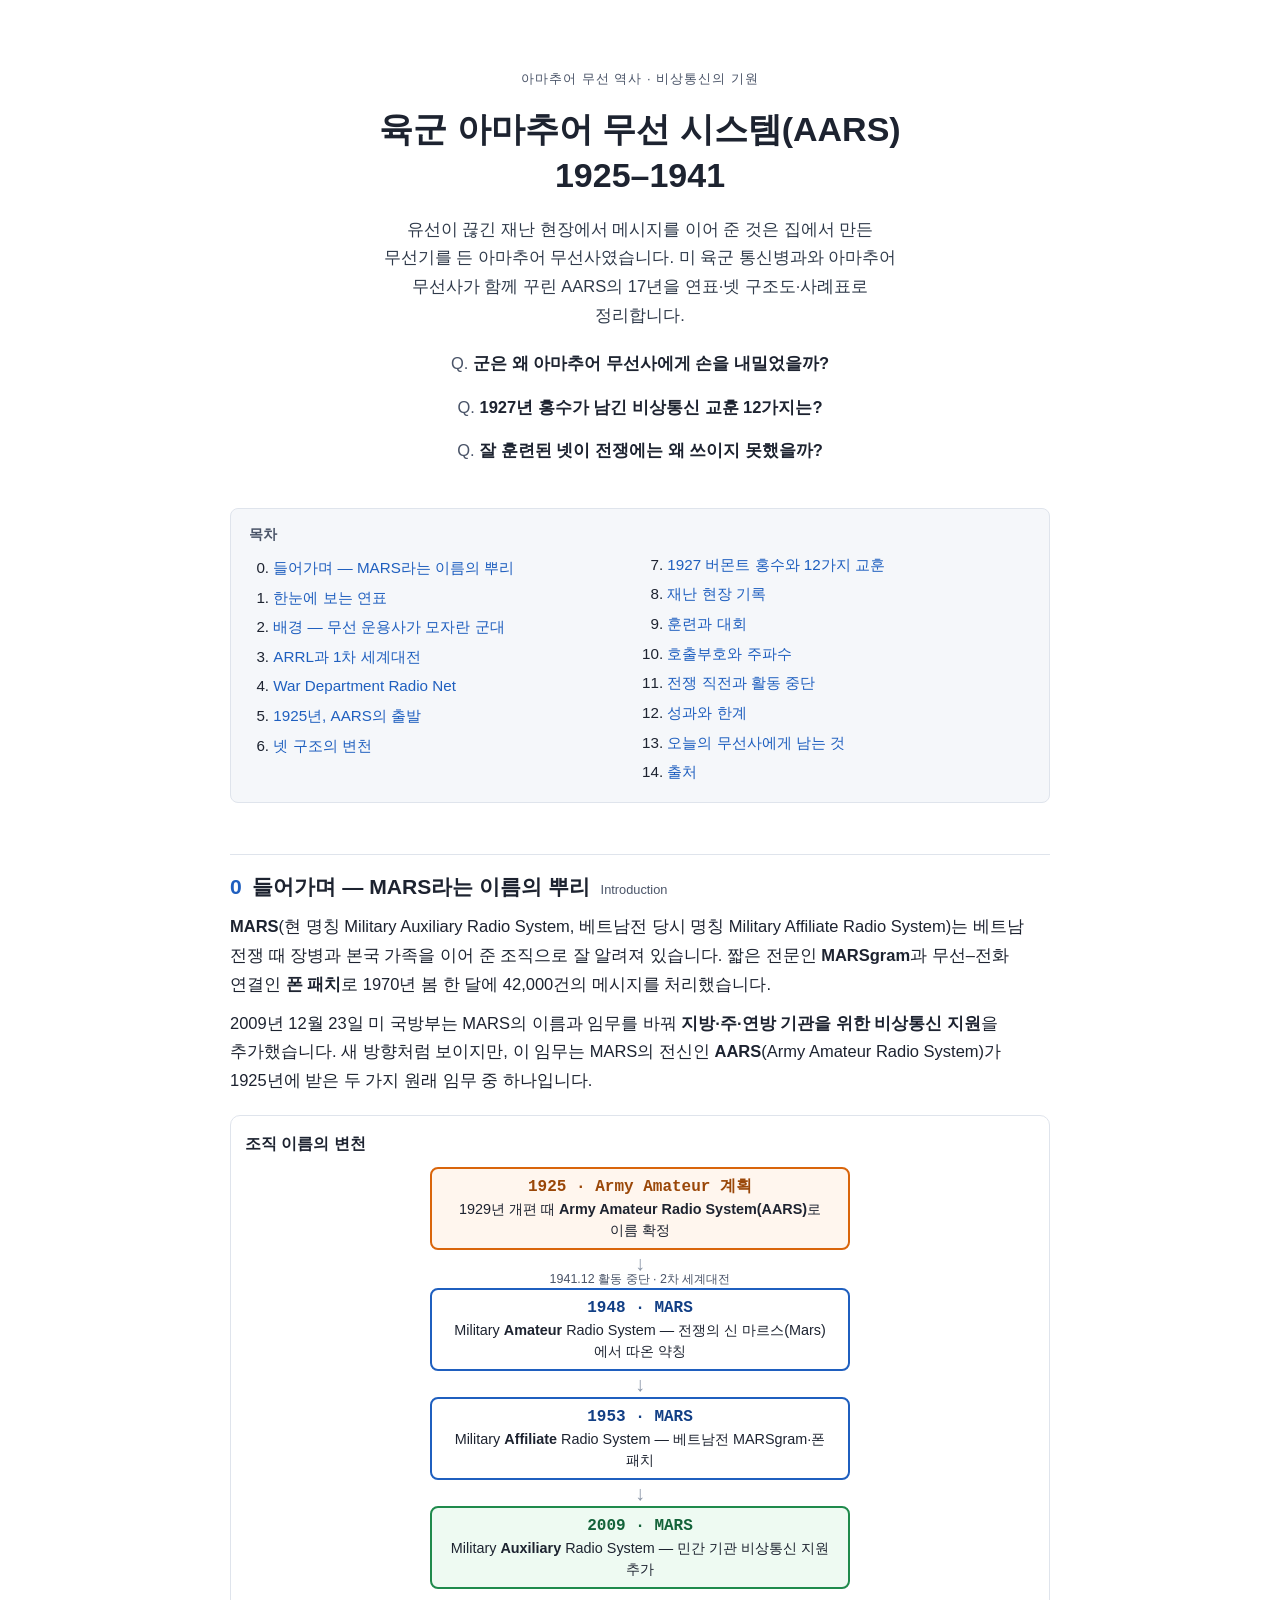
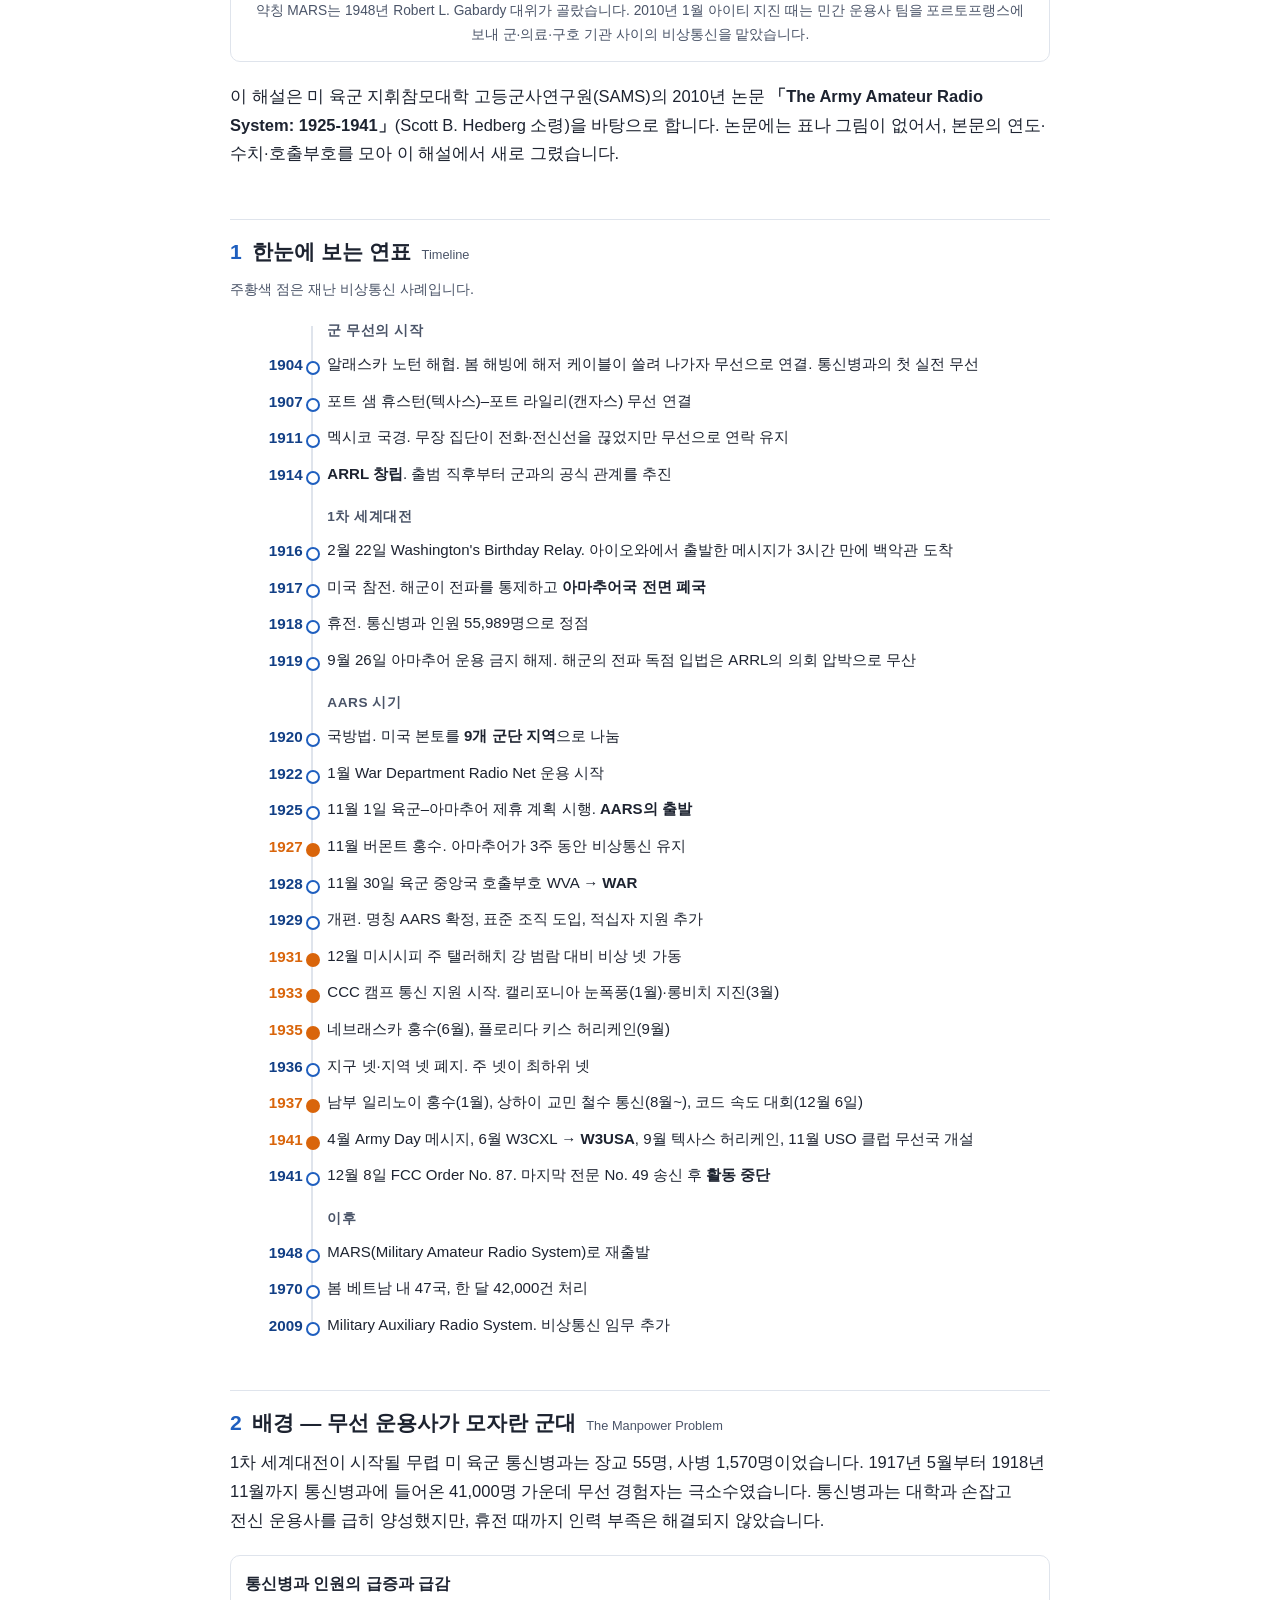
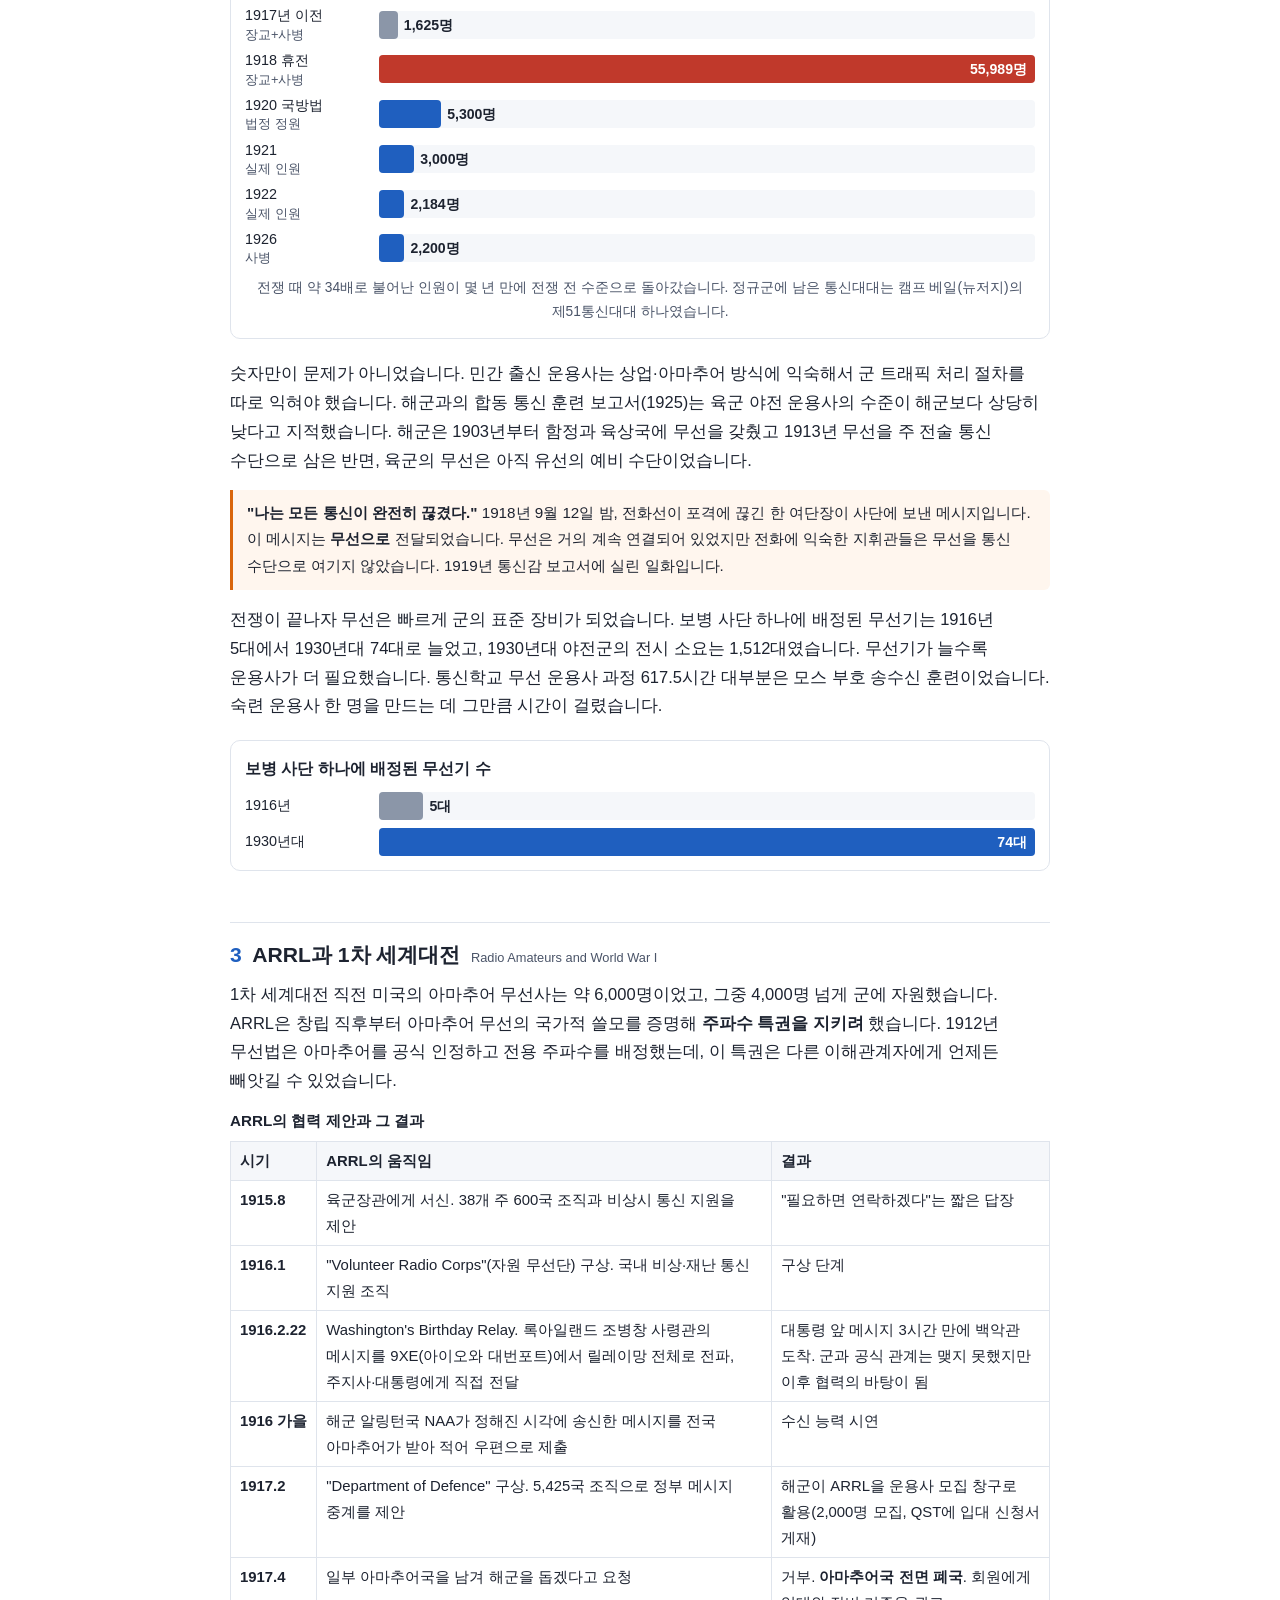
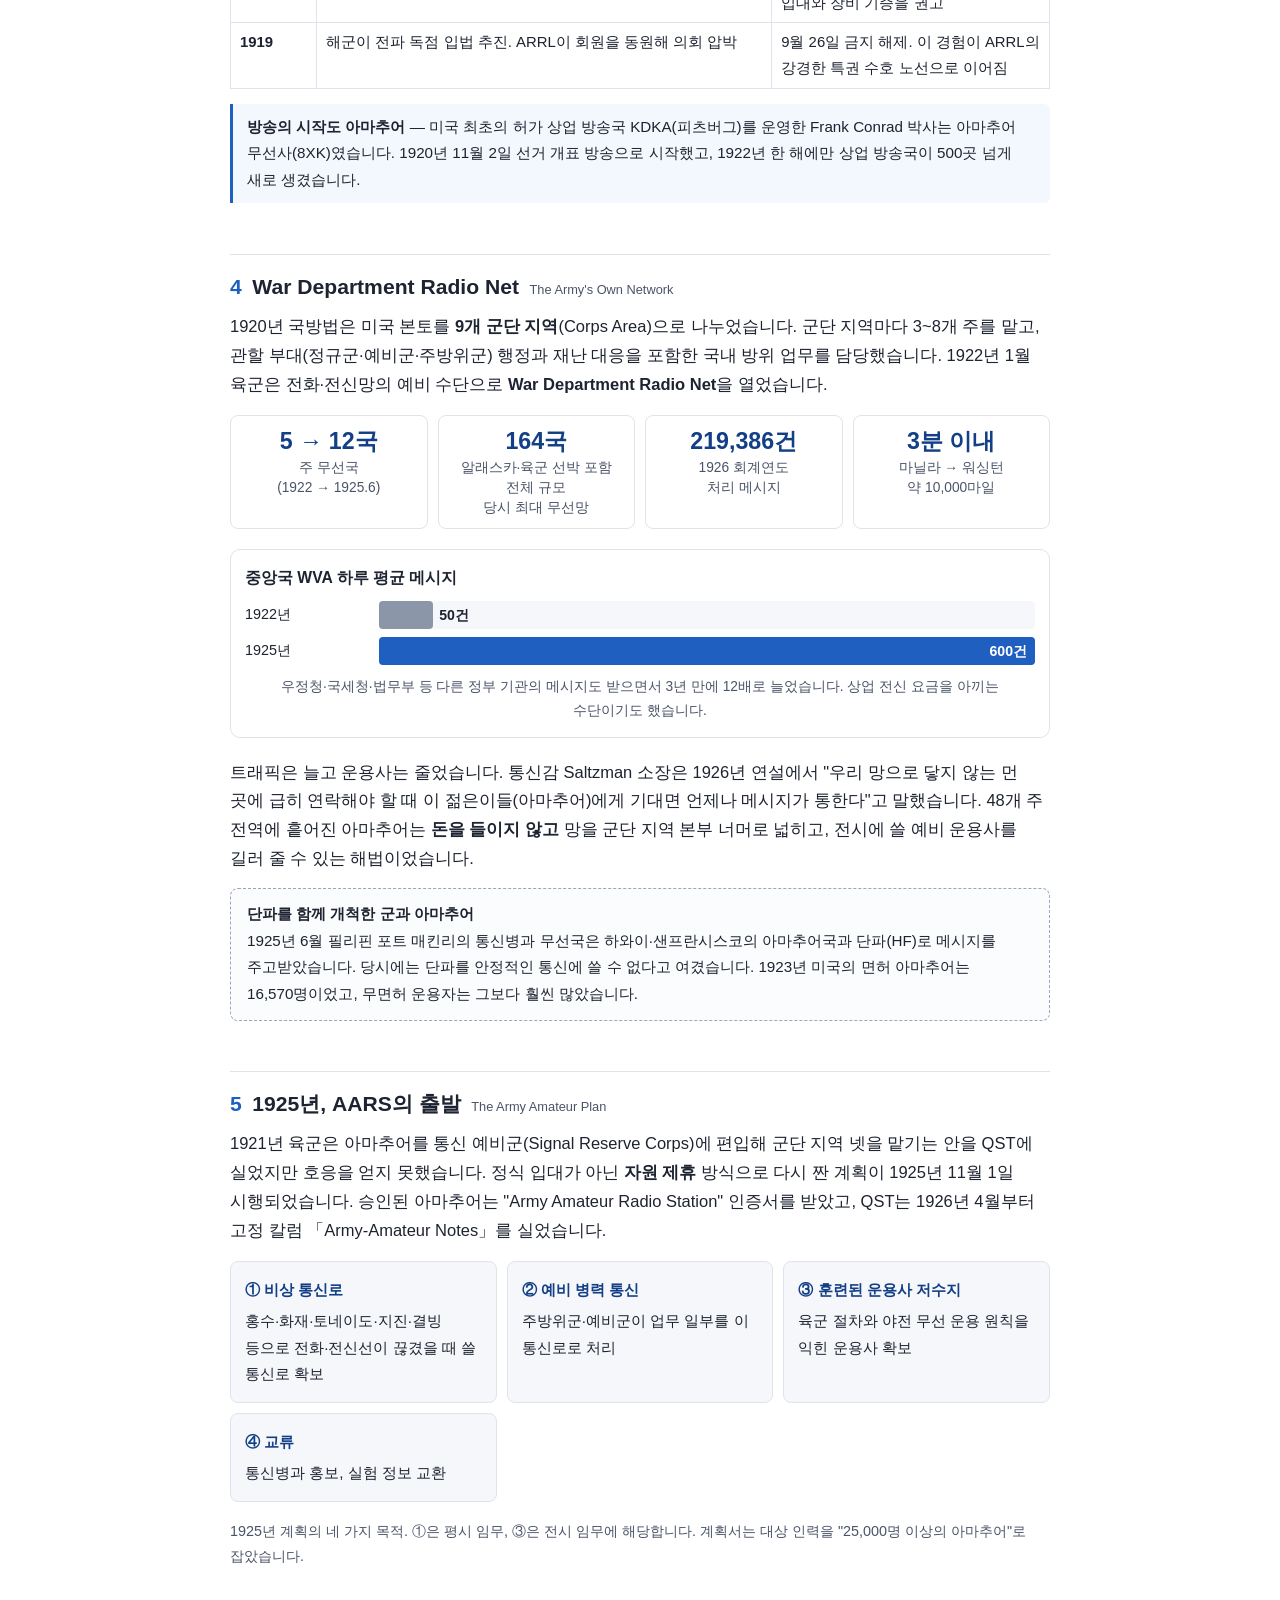
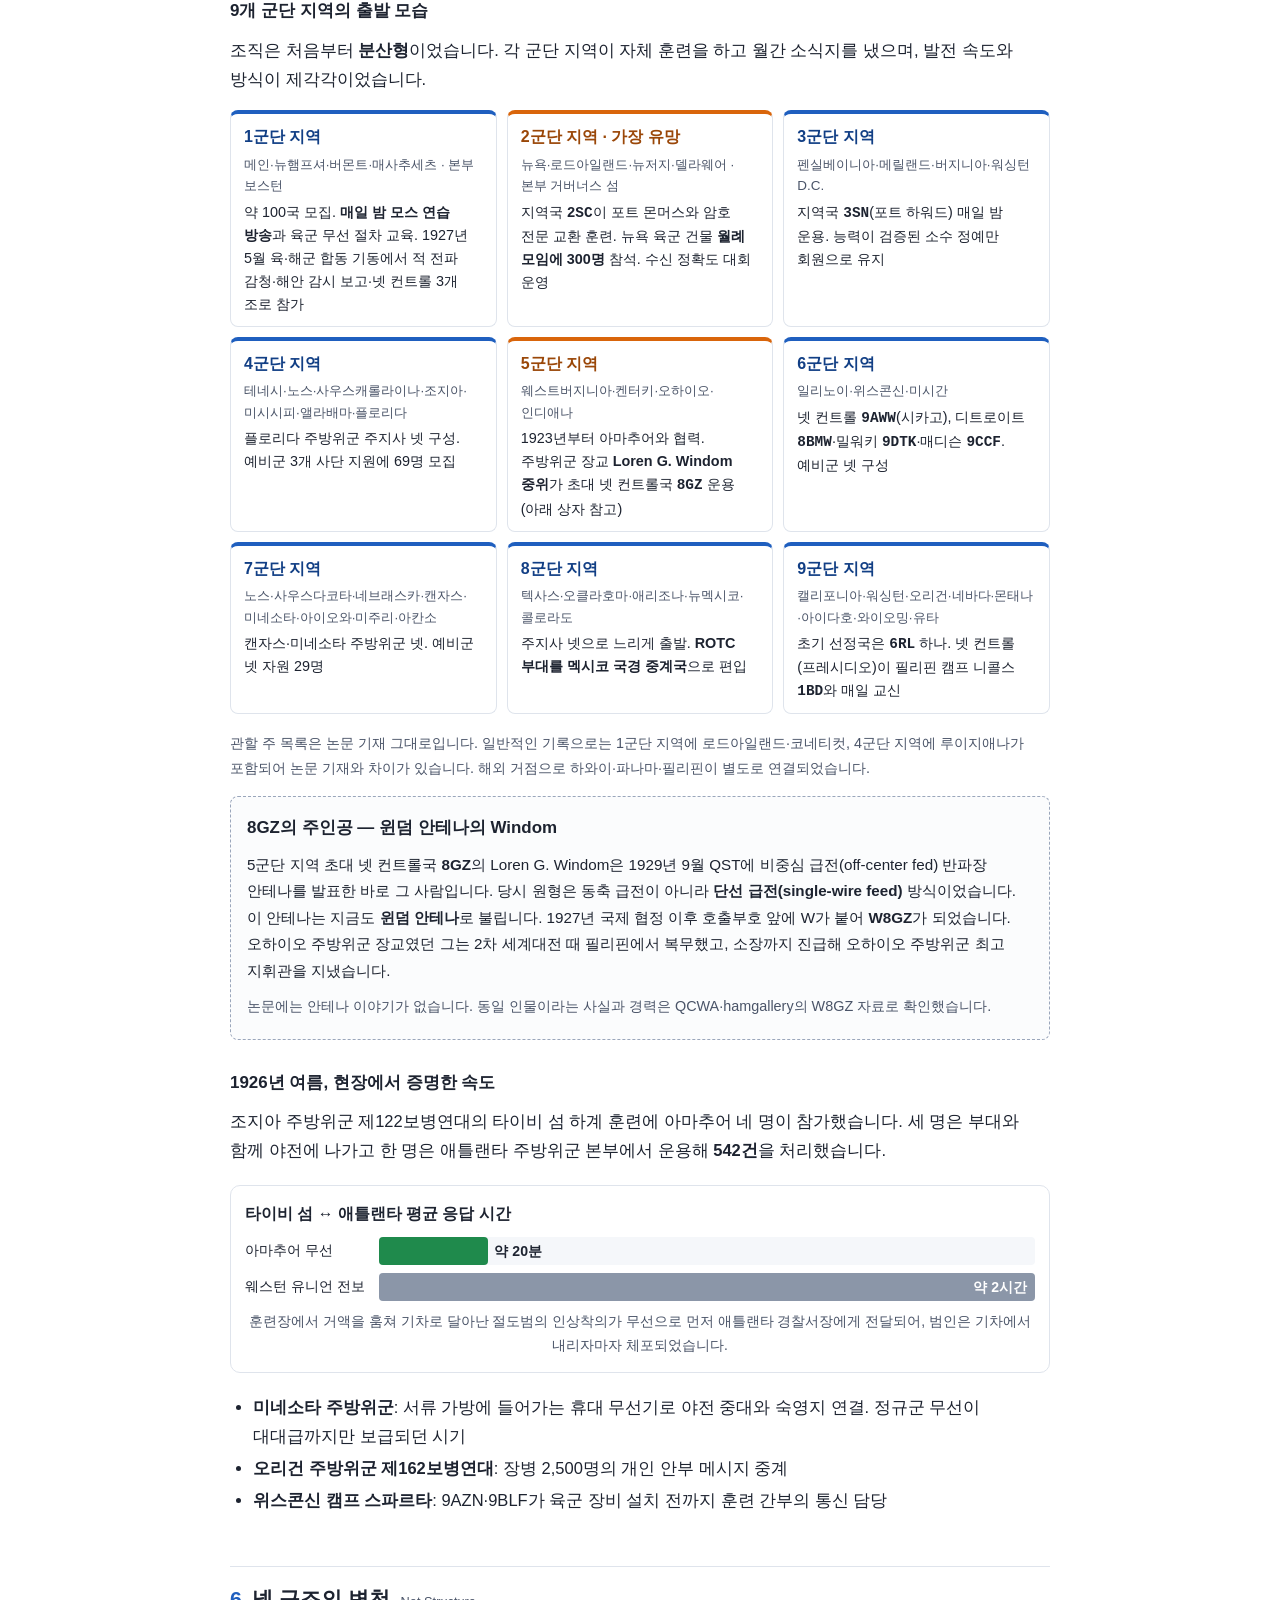
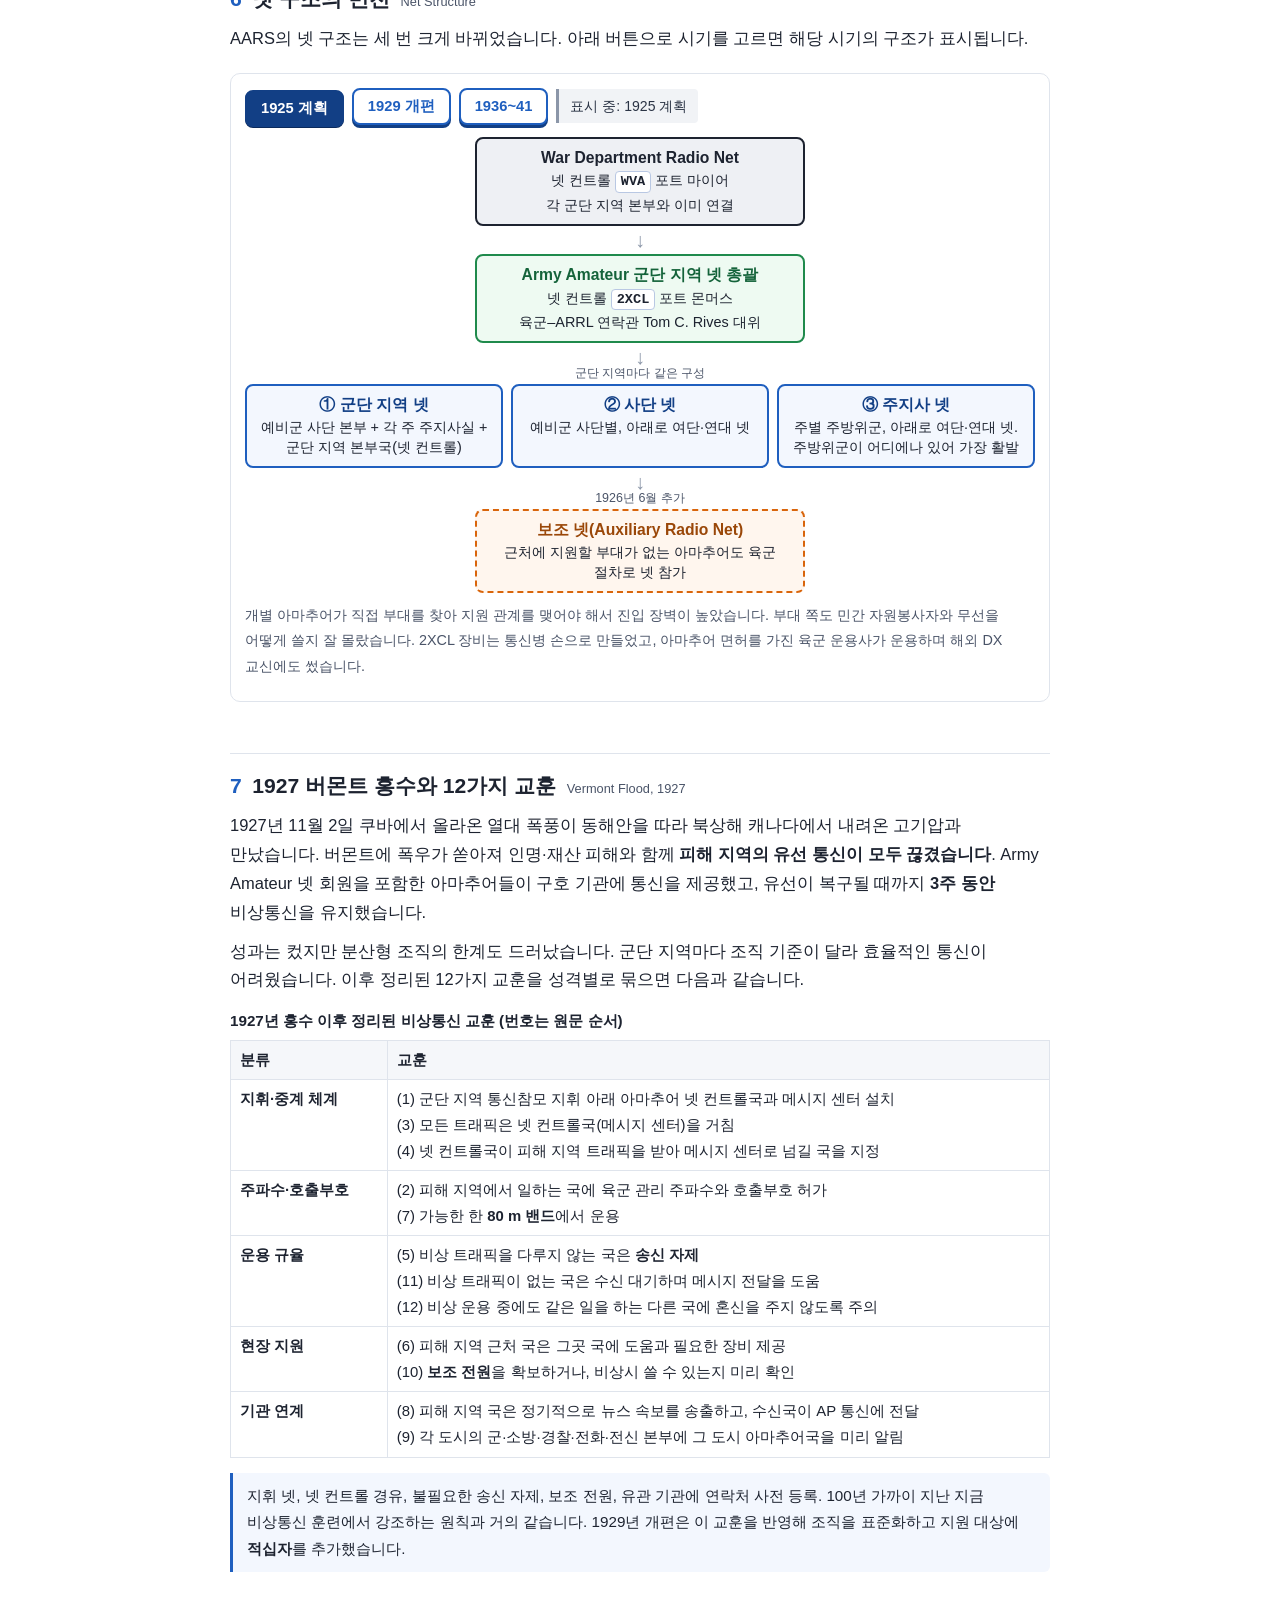
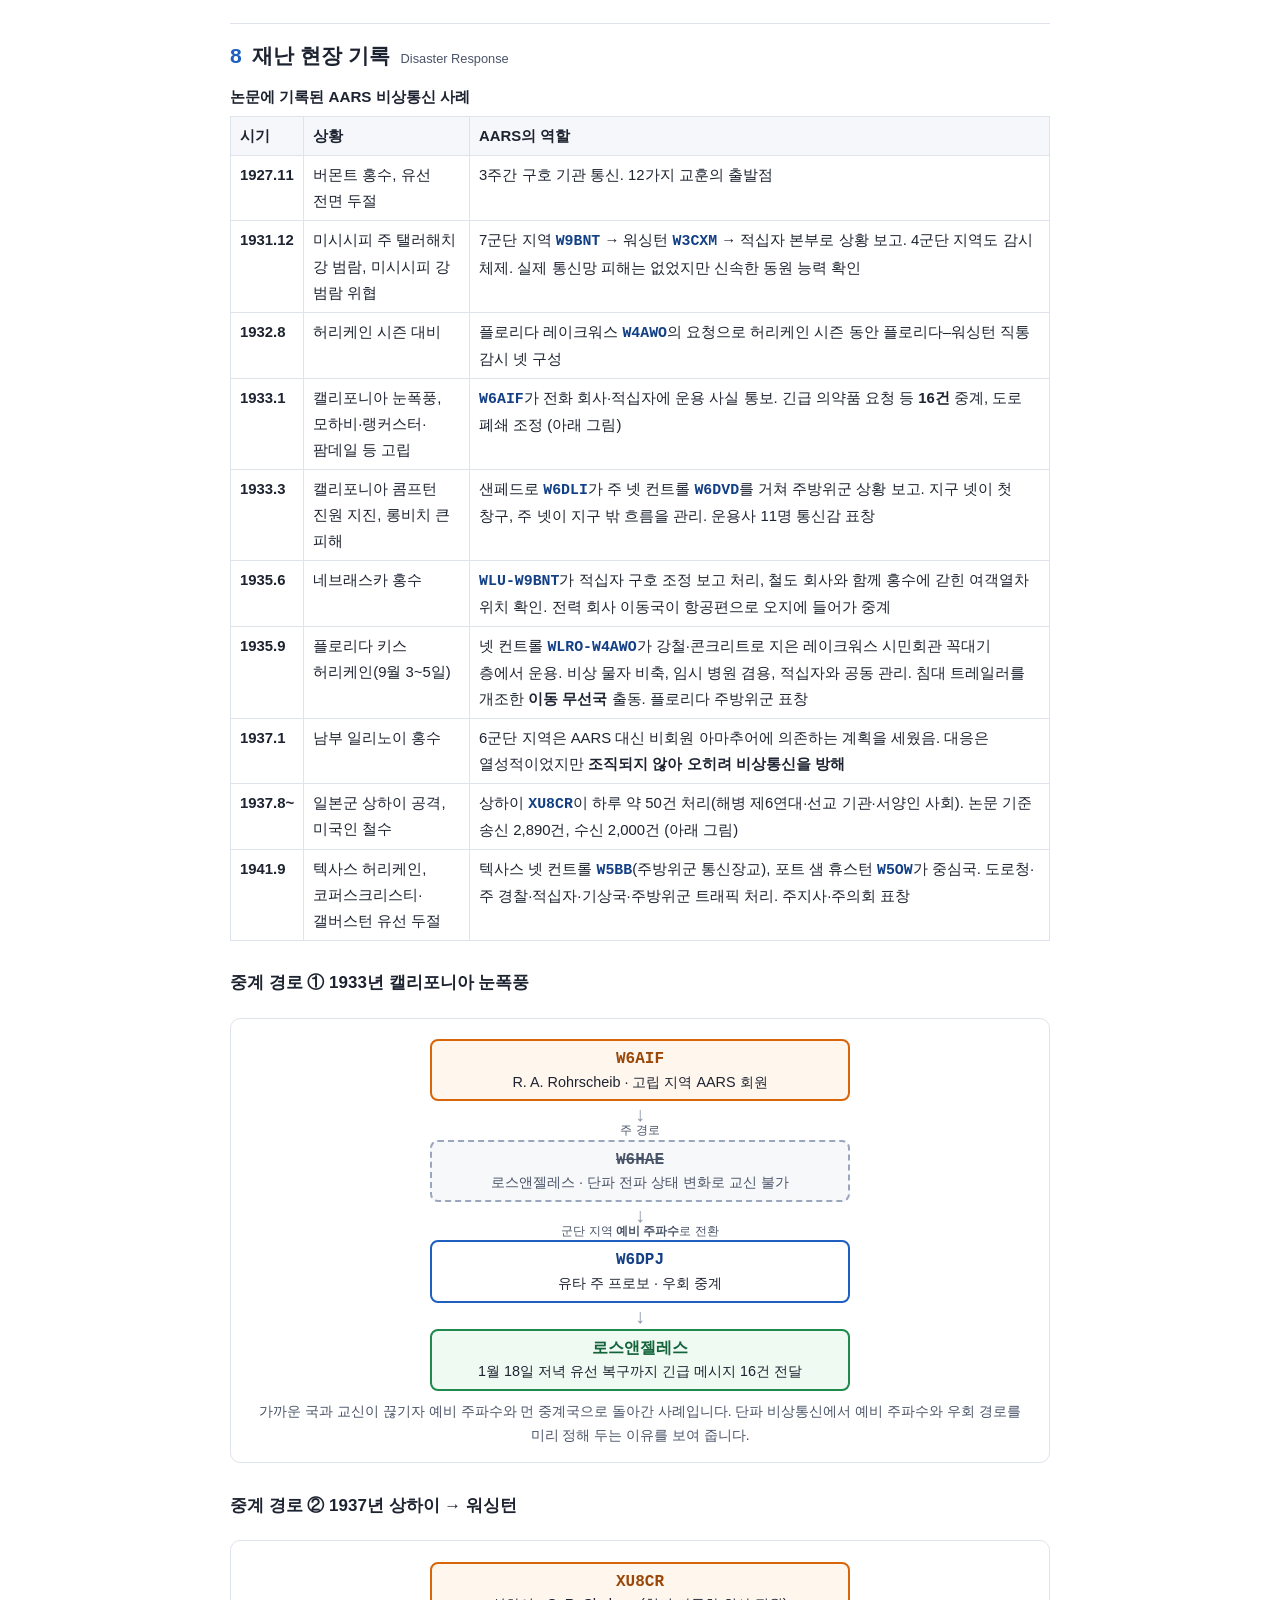
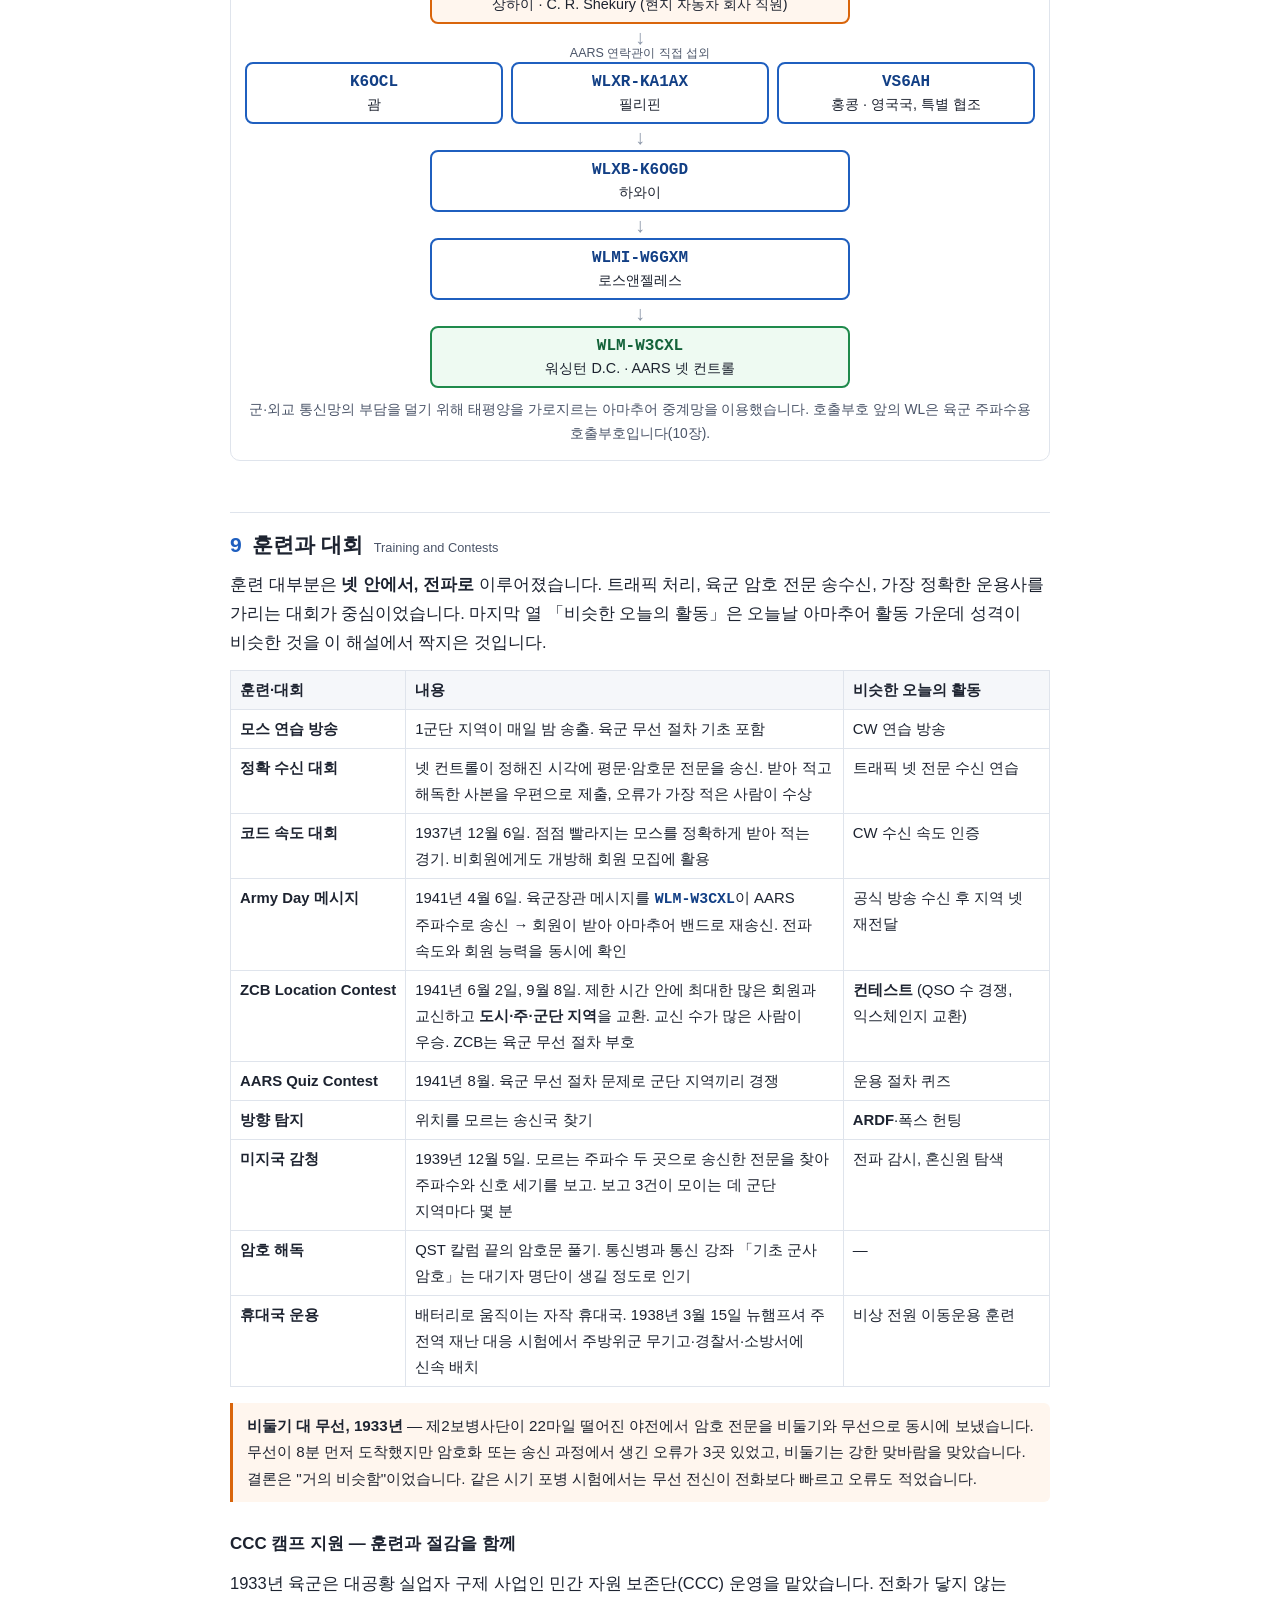
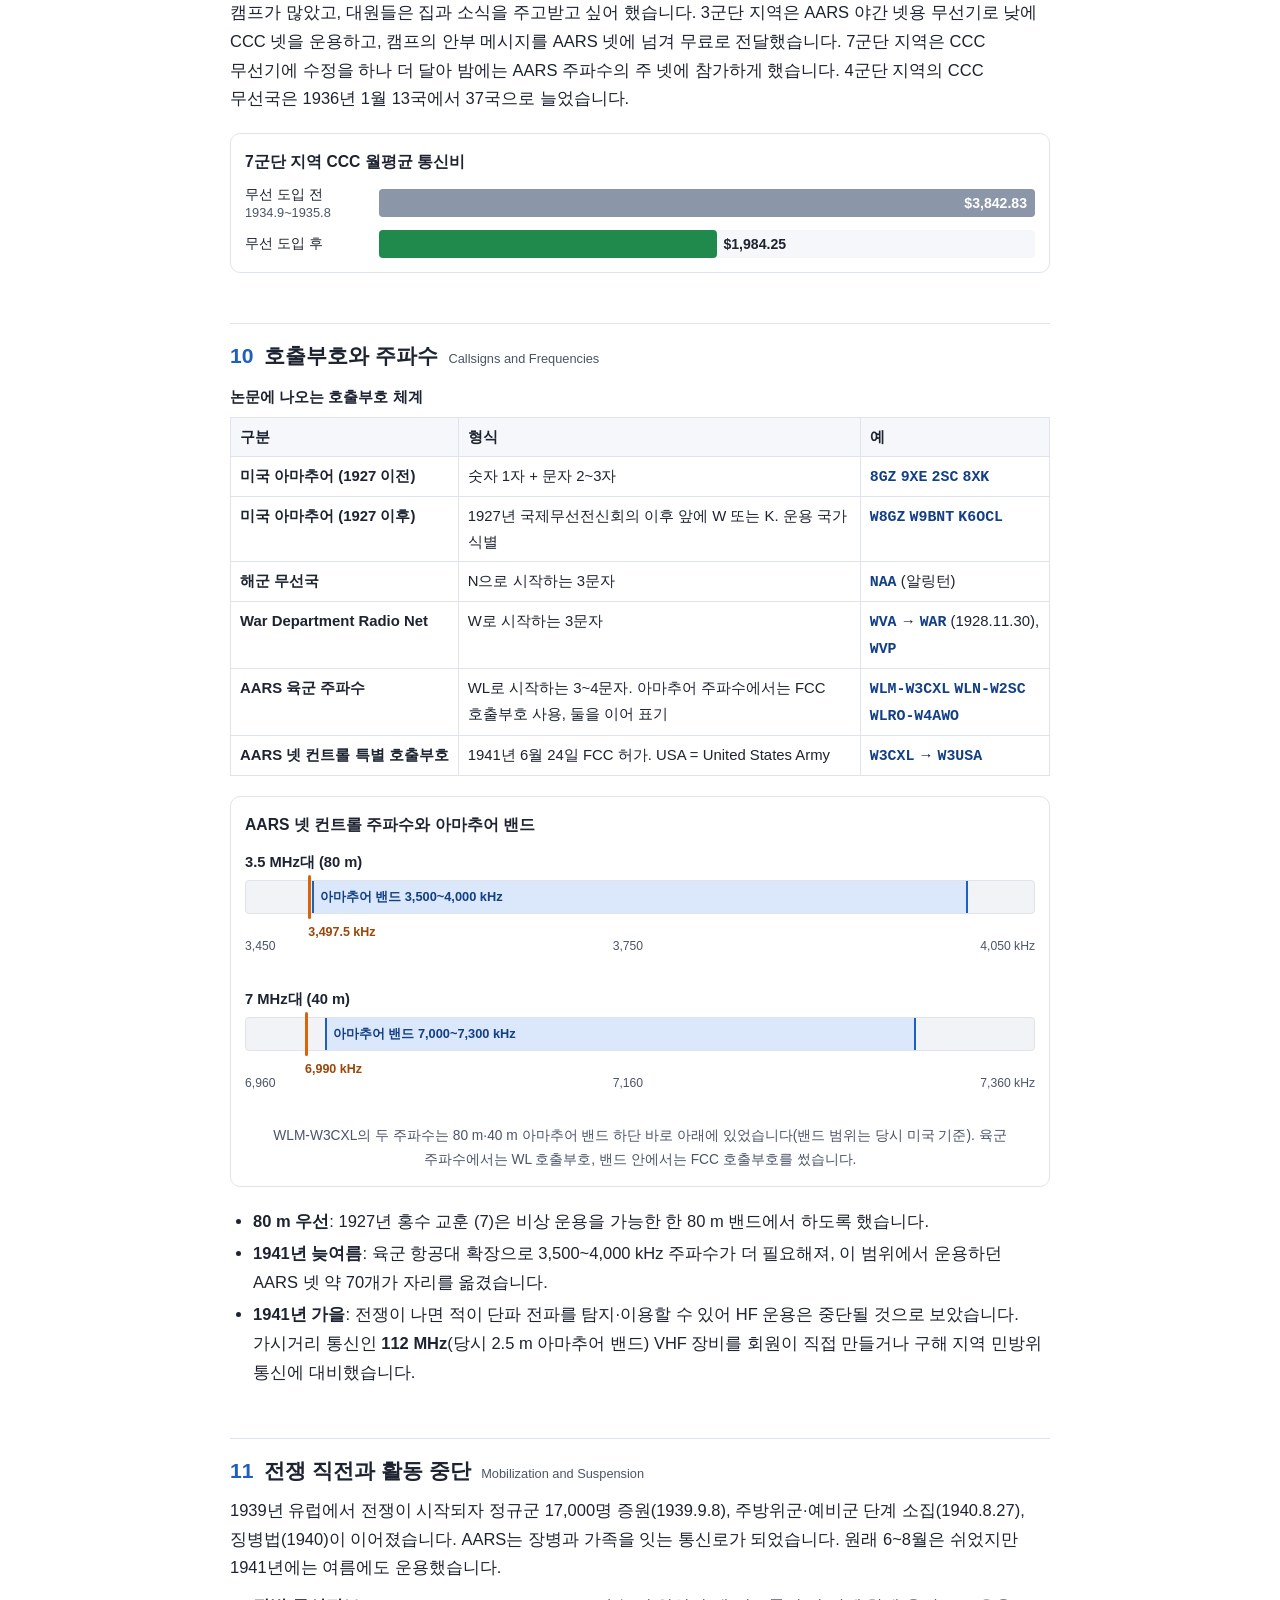
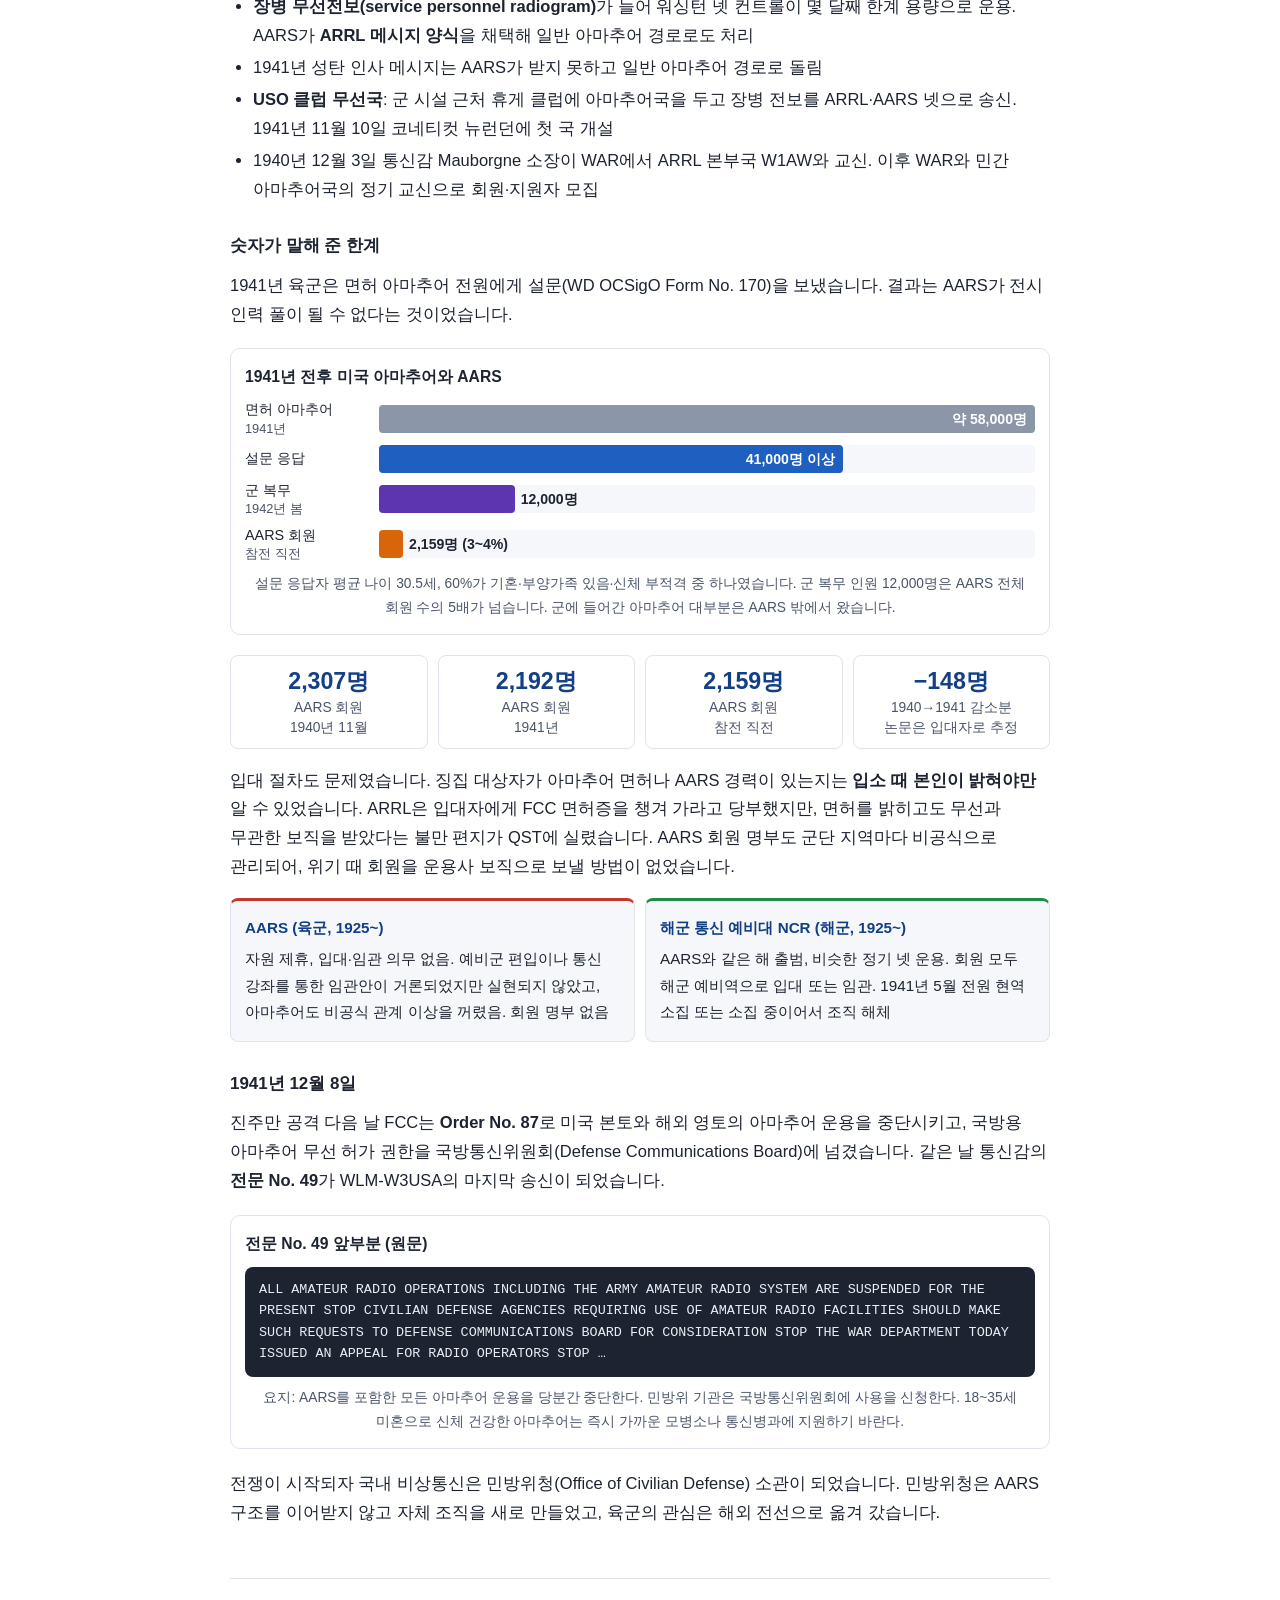
==== commit 12dd76a7: "Add files via upload" ====
--- a/index.html
+++ b/index.html
@@ -48,7 +48,7 @@
 <section id="s0">
 <h2><span class="no">0</span> 들어가며 — MARS라는 이름의 뿌리 <span class="en">Introduction</span></h2>
 
-<p><b>MARS</b>(Military Auxiliary Radio System)는 베트남 전쟁 때 장병과 본국 가족을 이어 준 조직으로 잘 알려져 있습니다. 짧은 전문인 <b>MARSgram</b>과 무선–전화 연결인 <b>폰 패치</b>로 1970년 봄 한 달에 42,000건의 메시지를 처리했습니다.</p>
+<p><b>MARS</b>(현 명칭 Military Auxiliary Radio System, 베트남전 당시 명칭 Military Affiliate Radio System)는 베트남 전쟁 때 장병과 본국 가족을 이어 준 조직으로 잘 알려져 있습니다. 짧은 전문인 <b>MARSgram</b>과 무선–전화 연결인 <b>폰 패치</b>로 1970년 봄 한 달에 42,000건의 메시지를 처리했습니다.</p>
 <p>2009년 12월 23일 미 국방부는 MARS의 이름과 임무를 바꿔 <b>지방·주·연방 기관을 위한 비상통신 지원</b>을 추가했습니다. 새 방향처럼 보이지만, 이 임무는 MARS의 전신인 <b>AARS</b>(Army Amateur Radio System)가 1925년에 받은 두 가지 원래 임무 중 하나입니다.</p>
 
 <figure class="fig">
@@ -120,7 +120,7 @@
     <div class="bar"><span class="lab">1922<small>실제 인원</small></span><span class="track"><span class="fill" style="width:3.9%"></span><span class="val" style="left:3.9%">2,184명</span></span></div>
     <div class="bar"><span class="lab">1926<small>사병</small></span><span class="track"><span class="fill" style="width:3.9%"></span><span class="val" style="left:3.9%">2,200명</span></span></div>
   </div>
-  <figcaption>전쟁 때 35배로 불어난 인원이 몇 년 만에 전쟁 전 수준으로 돌아갔습니다. 정규군에 남은 통신대대는 캠프 베일(뉴저지)의 제51통신대대 하나였습니다.</figcaption>
+  <figcaption>전쟁 때 약 34배로 불어난 인원이 몇 년 만에 전쟁 전 수준으로 돌아갔습니다. 정규군에 남은 통신대대는 캠프 베일(뉴저지)의 제51통신대대 하나였습니다.</figcaption>
 </figure>
 
 <p>숫자만이 문제가 아니었습니다. 민간 출신 운용사는 상업·아마추어 방식에 익숙해서 군 트래픽 처리 절차를 따로 익혀야 했습니다. 해군과의 합동 통신 훈련 보고서(1925)는 육군 야전 운용사의 수준이 해군보다 상당히 낮다고 지적했습니다. 해군은 1903년부터 함정과 육상국에 무선을 갖췄고 1913년 무선을 주 전술 통신 수단으로 삼은 반면, 육군의 무선은 아직 유선의 예비 수단이었습니다.</p>
@@ -223,11 +223,11 @@
   <div class="area"><h4>8군단 지역</h4><span class="st">텍사스·오클라호마·애리조나·뉴멕시코·콜로라도</span>주지사 넷으로 느리게 출발. <b>ROTC 부대를 멕시코 국경 중계국</b>으로 편입</div>
   <div class="area"><h4>9군단 지역</h4><span class="st">캘리포니아·워싱턴·오리건·네바다·몬태나·아이다호·와이오밍·유타</span>초기 선정국은 <span class="cs">6RL</span> 하나. 넷 컨트롤(프레시디오)이 필리핀 캠프 니콜스 <span class="cs">1BD</span>와 매일 교신</div>
 </div>
-<p class="small">관할 주 목록은 논문 기재 그대로입니다. 해외 거점으로 하와이·파나마·필리핀이 별도로 연결되었습니다.</p>
+<p class="small">관할 주 목록은 논문 기재 그대로입니다. 일반적인 기록으로는 1군단 지역에 로드아일랜드·코네티컷, 4군단 지역에 루이지애나가 포함되어 논문 기재와 차이가 있습니다. 해외 거점으로 하와이·파나마·필리핀이 별도로 연결되었습니다.</p>
 
 <div class="side">
   <h3>8GZ의 주인공 — 윈덤 안테나의 Windom</h3>
-  <p>5군단 지역 초대 넷 컨트롤국 <b>8GZ</b>의 Loren G. Windom은 1929년 9월 QST에 비중심 급전(off-center fed) 반파장 안테나를 발표한 바로 그 사람입니다. 이 안테나는 지금도 <b>윈덤 안테나</b>로 불립니다. 1927년 국제 협정 이후 호출부호 앞에 W가 붙어 <b>W8GZ</b>가 되었습니다. 오하이오 주방위군 장교였던 그는 2차 세계대전 때 필리핀에서 복무했고, 소장까지 진급해 오하이오 주방위군 최고 지휘관을 지냈습니다.</p>
+  <p>5군단 지역 초대 넷 컨트롤국 <b>8GZ</b>의 Loren G. Windom은 1929년 9월 QST에 비중심 급전(off-center fed) 반파장 안테나를 발표한 바로 그 사람입니다. 당시 원형은 동축 급전이 아니라 <b>단선 급전(single-wire feed)</b> 방식이었습니다. 이 안테나는 지금도 <b>윈덤 안테나</b>로 불립니다. 1927년 국제 협정 이후 호출부호 앞에 W가 붙어 <b>W8GZ</b>가 되었습니다. 오하이오 주방위군 장교였던 그는 2차 세계대전 때 필리핀에서 복무했고, 소장까지 진급해 오하이오 주방위군 최고 지휘관을 지냈습니다.</p>
   <p class="small">논문에는 안테나 이야기가 없습니다. 동일 인물이라는 사실과 경력은 QCWA·hamgallery의 W8GZ 자료로 확인했습니다.</p>
 </div>
 
@@ -255,9 +255,9 @@
 
 <figure class="fig" data-tabs>
   <div class="tabbar" role="group" aria-label="시기 선택">
-    <button type="button" class="btn" data-k="a" data-name="1925 계획">1925 계획</button>
-    <button type="button" class="btn" data-k="b" data-name="1929 개편">1929 개편</button>
-    <button type="button" class="btn" data-k="c" data-name="1936~1941">1936~41</button>
+    <button type="button" class="btn alt" data-k="a" data-name="1925 계획">1925 계획</button>
+    <button type="button" class="btn alt" data-k="b" data-name="1929 개편">1929 개편</button>
+    <button type="button" class="btn alt" data-k="c" data-name="1936~1941">1936~41</button>
     <span class="status" aria-live="polite">표시 중: 1925 계획</span>
   </div>
 
--- a/style.css
+++ b/style.css
@@ -0,0 +1,199 @@
+/* 시리즈 공통 틀 (우주기상·동축 50Ω 페이지와 같은 모양) */
+:root{
+  --ink:#1d2330; --sub:#4a5468; --line:#dfe4ec; --soft:#f5f7fa;
+  --blue:#1f5fbf; --blue-d:#123f85; --orange:#d9650b; --green:#1f8a4c; --red:#c0392b; --violet:#5e35b1; --gold:#b38600;
+}
+*{box-sizing:border-box}
+html{-webkit-text-size-adjust:100%;scroll-behavior:smooth}
+body{margin:0;background:#fff;color:var(--ink);font-family:"Pretendard","Apple SD Gothic Neo","Noto Sans KR","Malgun Gothic",sans-serif;line-height:1.75;font-size:16.5px;word-break:keep-all;overflow-wrap:anywhere}
+.wrap{max-width:860px;margin:0 auto;padding:28px max(20px, env(safe-area-inset-right, 0px)) 60px max(20px, env(safe-area-inset-left, 0px))}
+a{color:var(--blue)}
+h1{font-size:1.85rem;line-height:1.35;margin:.2em 0 .3em}
+h2{font-size:1.32rem;line-height:1.4;margin:2.4em 0 .5em;padding-top:.8em;border-top:1px solid var(--line);display:flex;gap:.5em;align-items:baseline;flex-wrap:wrap}
+h2 .no{color:var(--blue);font-weight:800}
+h2 .en{font-size:.8rem;font-weight:500;color:var(--sub)}
+h3{font-size:1.06rem;margin:1.6em 0 .3em}
+p{margin:.6em 0}
+ul,ol{padding-left:1.4em;margin:.5em 0}
+li{margin:.2em 0}
+section{scroll-margin-top:16px}
+
+/* 머리 */
+.hero{padding:40px 0 18px;display:grid;gap:16px;text-align:center}
+.eyebrow{font-size:13px;letter-spacing:.08em;color:var(--sub)}
+.hero h1{font-size:clamp(26px,5vw,34px);margin:0}
+.hero .lede{color:#2f3a4a;max-width:58ch;margin:0 auto}
+.qs{list-style:none;padding:0;margin:0;display:grid;gap:8px;font-weight:700}
+.qs li::before{content:"Q. ";color:var(--sub);font-weight:400}
+
+/* 목차 */
+.toc{background:var(--soft);border:1px solid var(--line);border-radius:8px;padding:12px 18px;font-size:.95rem;margin-top:1.4em;scroll-margin-top:12px}
+.toc b{font-size:.9rem;color:var(--sub)}
+.toc ol{margin:.3em 0;padding-left:1.6em;columns:2;column-gap:2em}
+.toc li{break-inside:avoid}
+.toc a{color:var(--blue);text-decoration:none}
+.toc a:hover{text-decoration:underline}
+
+/* 상자 */
+.note{border-left:3px solid var(--blue);background:#f3f7fe;padding:10px 14px;margin:1em 0;border-radius:0 6px 6px 0;font-size:.95rem}
+.myth{border-left:3px solid var(--orange);background:#fff6ee;padding:10px 14px;margin:1em 0;border-radius:0 6px 6px 0;font-size:.95rem}
+.side{border:1px dashed #9aa6bb;background:#fbfcfd;padding:12px 16px;margin:1em 0;border-radius:8px;font-size:.95rem}
+.side h3{margin-top:.2em}
+.small{font-size:.9rem;color:var(--sub)}
+.center{text-align:center}
+.sum{display:grid;gap:10px;grid-template-columns:repeat(auto-fit,minmax(240px,1fr));margin:1em 0}
+.sum>div{border:1px solid var(--line);border-radius:8px;padding:10px 14px;background:var(--soft);font-size:.95rem}
+.sum>div p{margin:.3em 0}
+.sum b.h{display:block;color:var(--blue-d)}
+.sum .wide{grid-column:1/-1}
+.sum .good{border-top:3px solid var(--green)}
+.sum .bad{border-top:3px solid var(--red)}
+
+/* 숫자 칸 */
+.stats{display:grid;gap:10px;grid-template-columns:repeat(auto-fit,minmax(150px,1fr));margin:1em 0}
+.stat{border:1px solid var(--line);border-radius:8px;padding:10px 12px;background:#fff;text-align:center}
+.stat .v{display:block;font-size:1.45rem;font-weight:800;color:var(--blue-d);line-height:1.3}
+.stat .k{display:block;font-size:.86rem;color:var(--sub);line-height:1.45;margin-top:2px}
+
+/* 표 */
+.tbl{overflow-x:auto;-webkit-overflow-scrolling:touch;margin:.8em 0}
+table{border-collapse:collapse;width:100%;font-size:.93rem}
+th,td{border:1px solid var(--line);padding:6px 9px;text-align:left;vertical-align:top}
+th{background:var(--soft);white-space:nowrap}
+td.n{white-space:nowrap;font-weight:700}
+td .cs{font-family:Consolas,"D2Coding",monospace;font-weight:700;color:var(--blue-d)}
+caption{caption-side:top;text-align:left;font-weight:700;font-size:.95rem;padding:0 0 6px}
+
+/* 그림 상자 */
+figure.fig{margin:1.2em 0;padding:14px;border:1px solid var(--line);border-radius:10px;background:#fff}
+figure.fig figcaption{font-size:.86rem;color:var(--sub);margin-top:.7em;text-align:center}
+.fig-title{font-weight:800;font-size:.98rem;margin:0 0 .6em;color:var(--ink)}
+
+/* 막대그래프 */
+.bars{display:grid;gap:8px}
+.bar{display:grid;grid-template-columns:8.6em 1fr;gap:10px;align-items:center;font-size:.9rem}
+.bar .lab{line-height:1.35;color:var(--ink)}
+.bar .lab small{display:block;color:var(--sub);font-size:.8rem}
+.bar .track{position:relative;background:var(--soft);border-radius:4px;height:28px}
+.bar .fill{position:absolute;left:0;top:0;bottom:0;min-width:3px;border-radius:4px;background:var(--blue)}
+.bar .val{position:absolute;top:50%;transform:translateY(-50%);font-weight:800;font-size:.88rem;white-space:nowrap;padding-left:6px;color:var(--ink)}
+.bar .val.in{color:#fff;padding-left:0;padding-right:8px}
+.fill.o{background:var(--orange)} .fill.g{background:var(--green)} .fill.r{background:var(--red)} .fill.v{background:var(--violet)} .fill.gr{background:#8b96a8}
+
+/* 연표 */
+.tline{list-style:none;padding:0;margin:1em 0;position:relative}
+.tline::before{content:"";position:absolute;left:4.9em;top:6px;bottom:6px;width:2px;background:var(--line)}
+.tline li{display:grid;grid-template-columns:4.4em 1fr;gap:1.5em;margin:0 0 10px;position:relative}
+.tline .y{font-weight:800;color:var(--blue-d);text-align:right;font-size:.95rem}
+.tline .d{font-size:.94rem;line-height:1.6}
+.tline .d small{color:var(--sub)}
+.tline li::after{content:"";position:absolute;left:4.62em;top:.55em;width:10px;height:10px;border-radius:50%;background:#fff;border:2px solid var(--blue)}
+.tline li.k::after{background:var(--orange);border-color:var(--orange)}
+.tline li.k .y{color:var(--orange)}
+.tline li.era{margin:18px 0 10px}
+.tline li.era::after{display:none}
+.tline li.era .d{font-weight:800;font-size:.85rem;color:var(--sub);background:#fff;letter-spacing:.04em}
+
+/* 넷 구조도 */
+.tabbar{display:flex;gap:8px;flex-wrap:wrap;align-items:center;margin:0 0 12px}
+.net{display:grid;gap:0;justify-items:center}
+.net .lv{display:flex;gap:8px;flex-wrap:wrap;justify-content:center;width:100%}
+.node{border:2px solid var(--blue);border-radius:8px;background:#f3f7fe;padding:8px 12px;text-align:center;font-size:.9rem;line-height:1.45;flex:1 1 180px;max-width:330px}
+.node b{display:block;font-size:.98rem;color:var(--blue-d)}
+.node .cs{display:inline-block;font-family:Consolas,"D2Coding",monospace;font-weight:700;background:#fff;border:1px solid #b9c8e3;border-radius:4px;padding:0 5px;margin:2px 0;font-size:.85rem}
+.node.top{border-color:var(--ink);background:#eef0f4}
+.node.top b{color:var(--ink)}
+.node.am{border-color:var(--green);background:#eefaf2}
+.node.am b{color:#14633a}
+.node.add{border-style:dashed;border-color:var(--orange);background:#fff6ee}
+.node.add b{color:#9a4708}
+.node.vhf{border-color:var(--violet);background:#f4f0fb}
+.node.vhf b{color:var(--violet)}
+.arrow{color:#8b96a8;font-size:1.25rem;line-height:1;padding:4px 0;text-align:center}
+.arrow small{font-size:.78rem;display:block;color:var(--sub)}
+.netnote{font-size:.9rem;color:var(--sub);margin-top:10px}
+
+/* 군단 지역 카드 */
+.areas{display:grid;gap:10px;grid-template-columns:repeat(auto-fit,minmax(240px,1fr));margin:1em 0}
+.area{border:1px solid var(--line);border-top:4px solid var(--blue);border-radius:8px;padding:10px 13px;background:#fff;font-size:.9rem;line-height:1.6}
+.area h4{margin:0 0 4px;font-size:1rem;color:var(--blue-d)}
+.area .st{color:var(--sub);font-size:.84rem;display:block;margin-bottom:4px}
+.area .cs{font-family:Consolas,"D2Coding",monospace;font-weight:700}
+.area.hi{border-top-color:var(--orange)}
+.area.hi h4{color:#9a4708}
+
+/* 중계 경로 */
+.relay{display:grid;gap:0;justify-items:center;margin:.4em 0}
+.hop{border:2px solid var(--blue);border-radius:8px;background:#fff;padding:7px 12px;text-align:center;min-width:220px;max-width:420px;width:100%;font-size:.9rem;line-height:1.45}
+.hop .cs{font-family:Consolas,"D2Coding",monospace;font-weight:800;color:var(--blue-d);font-size:1rem}
+.hop.src{border-color:var(--orange);background:#fff6ee}
+.hop.src .cs{color:#9a4708}
+.hop.dst{border-color:var(--green);background:#eefaf2}
+.hop.dst .cs{color:#14633a}
+.hop.fail{border-style:dashed;border-color:#9aa6bb;color:var(--sub);background:#f7f8fa}
+.hop.fail .cs{color:var(--sub);text-decoration:line-through}
+.split{display:flex;gap:8px;flex-wrap:wrap;justify-content:center;width:100%}
+.split .hop{flex:1 1 160px;min-width:0}
+.relay .arrow{padding:3px 0}
+
+/* 주파수 띠 */
+.band{margin:12px 0 30px}
+.band .bt{font-weight:700;font-size:.92rem;margin-bottom:4px}
+.band .strip{position:relative;height:34px;background:#f1f3f6;border:1px solid var(--line);border-radius:4px}
+.band .ham{position:absolute;top:0;bottom:0;background:#dbe8fb;border-left:2px solid var(--blue);border-right:2px solid var(--blue)}
+.band .ham span{position:absolute;left:6px;top:50%;transform:translateY(-50%);font-size:.8rem;font-weight:700;color:var(--blue-d);white-space:nowrap}
+.band .mk{position:absolute;top:-6px;bottom:-6px;width:3px;background:var(--orange);border-radius:2px}
+.band .mk span{position:absolute;top:100%;left:50%;transform:translateX(-50%);margin-top:3px;font-size:.78rem;font-weight:800;color:#9a4708;white-space:nowrap}
+.band .mk.rt span{left:auto;right:0;transform:none}
+.band .ax{display:flex;justify-content:space-between;font-size:.76rem;color:var(--sub);margin-top:22px}
+
+
+/* 마지막 전문 */
+.wire{font-family:Consolas,"D2Coding",monospace;font-size:.84rem;line-height:1.6;background:#1d2330;color:#e8edf5;border-radius:8px;padding:12px 14px;overflow-x:auto;white-space:pre-wrap;word-break:break-word}
+
+/* 누를 수 있는 버튼: 채워진 색 + 아래 그림자 + 손가락 커서 */
+.btn{display:inline-flex;align-items:center;justify-content:center;gap:6px;font:inherit;font-size:.92rem;font-weight:700;line-height:1.3;cursor:pointer;border-radius:8px;padding:7px 14px;border:2px solid var(--blue);background:var(--blue);color:#fff;box-shadow:0 3px 0 var(--blue-d);text-decoration:none;transition:transform .05s, box-shadow .05s, background .15s;user-select:none;-webkit-user-select:none;touch-action:manipulation;-webkit-tap-highlight-color:transparent}
+.btn:hover{background:#2a6fd6}
+.btn:active{transform:translateY(2px);box-shadow:0 1px 0 var(--blue-d)}
+.btn:focus-visible{outline:3px solid #f2b705;outline-offset:2px}
+.btn.alt{background:#fff;color:var(--blue)}
+.btn.alt:hover{background:#eef4fd}
+.btn.on, .btn.alt.on{background:var(--blue-d);border-color:var(--blue-d);color:#fff;box-shadow:0 1px 0 #0b2a5c;transform:translateY(2px)}
+/* 상태 표시: 버튼과 구별되는 평평한 회색 칸 */
+.status{font-size:.88rem;background:#f1f3f6;border-left:3px solid #8b96a8;padding:5px 11px;color:#2b3445;border-radius:0 4px 4px 0;cursor:default}
+
+/* 목차로 버튼 (화면 구석) */
+.tocfab{position:fixed;right:max(12px, env(safe-area-inset-right, 0px));bottom:calc(12px + env(safe-area-inset-bottom, 0px));z-index:30;font-size:.85rem;padding:6px 12px;opacity:0;pointer-events:none;transition:opacity .2s}
+.tocfab.show{opacity:.95;pointer-events:auto}
+
+footer{margin-top:3em;padding-top:1em;border-top:1px solid var(--line);font-size:.88rem;color:var(--sub)}
+footer a{color:var(--blue)}
+.refs li{margin:.4em 0}
+
+@media (max-width:600px){
+  .toc ol{columns:1}
+  body{font-size:16px}
+  .wrap{padding-left:max(14px, env(safe-area-inset-left, 0px));padding-right:max(14px, env(safe-area-inset-right, 0px))}
+  h2{font-size:1.2rem}
+  .bar{grid-template-columns:6.8em 1fr;gap:8px}
+  .tline::before{left:4.1em}
+  .tline li{grid-template-columns:3.7em 1fr;gap:1.35em}
+  .tline li::after{left:3.82em}
+  .tabbar .btn{flex:1 1 28%;padding:7px 6px;white-space:nowrap}
+  .tabbar .status{order:-1;width:100%}
+}
+[hidden]{display:none !important}
+
+/* 블로그(iframe) 안에서는 화면 고정 요소 숨김 */
+html.embedded .tocfab{display:none}
+
+/* 휴대폰: 3열 표를 행별 카드로 쌓기 */
+@media (max-width:600px){
+  table.stack thead{display:none}
+  table.stack caption{display:block;width:100%;padding-bottom:8px}
+  table.stack, table.stack tbody, table.stack tr, table.stack td{display:block;width:100%}
+  table.stack tr{border:1px solid var(--line);border-radius:8px;margin:0 0 10px;padding:8px 12px;background:#fff}
+  table.stack td{border:0;padding:3px 0}
+  table.stack td:first-child{font-weight:800;color:var(--blue-d);font-size:1rem;border-bottom:1px solid var(--line);padding-bottom:5px;margin-bottom:3px;white-space:normal}
+  table.stack td:not(:first-child)::before{content:attr(data-l);display:block;font-size:.76rem;font-weight:700;color:var(--sub)}
+}
